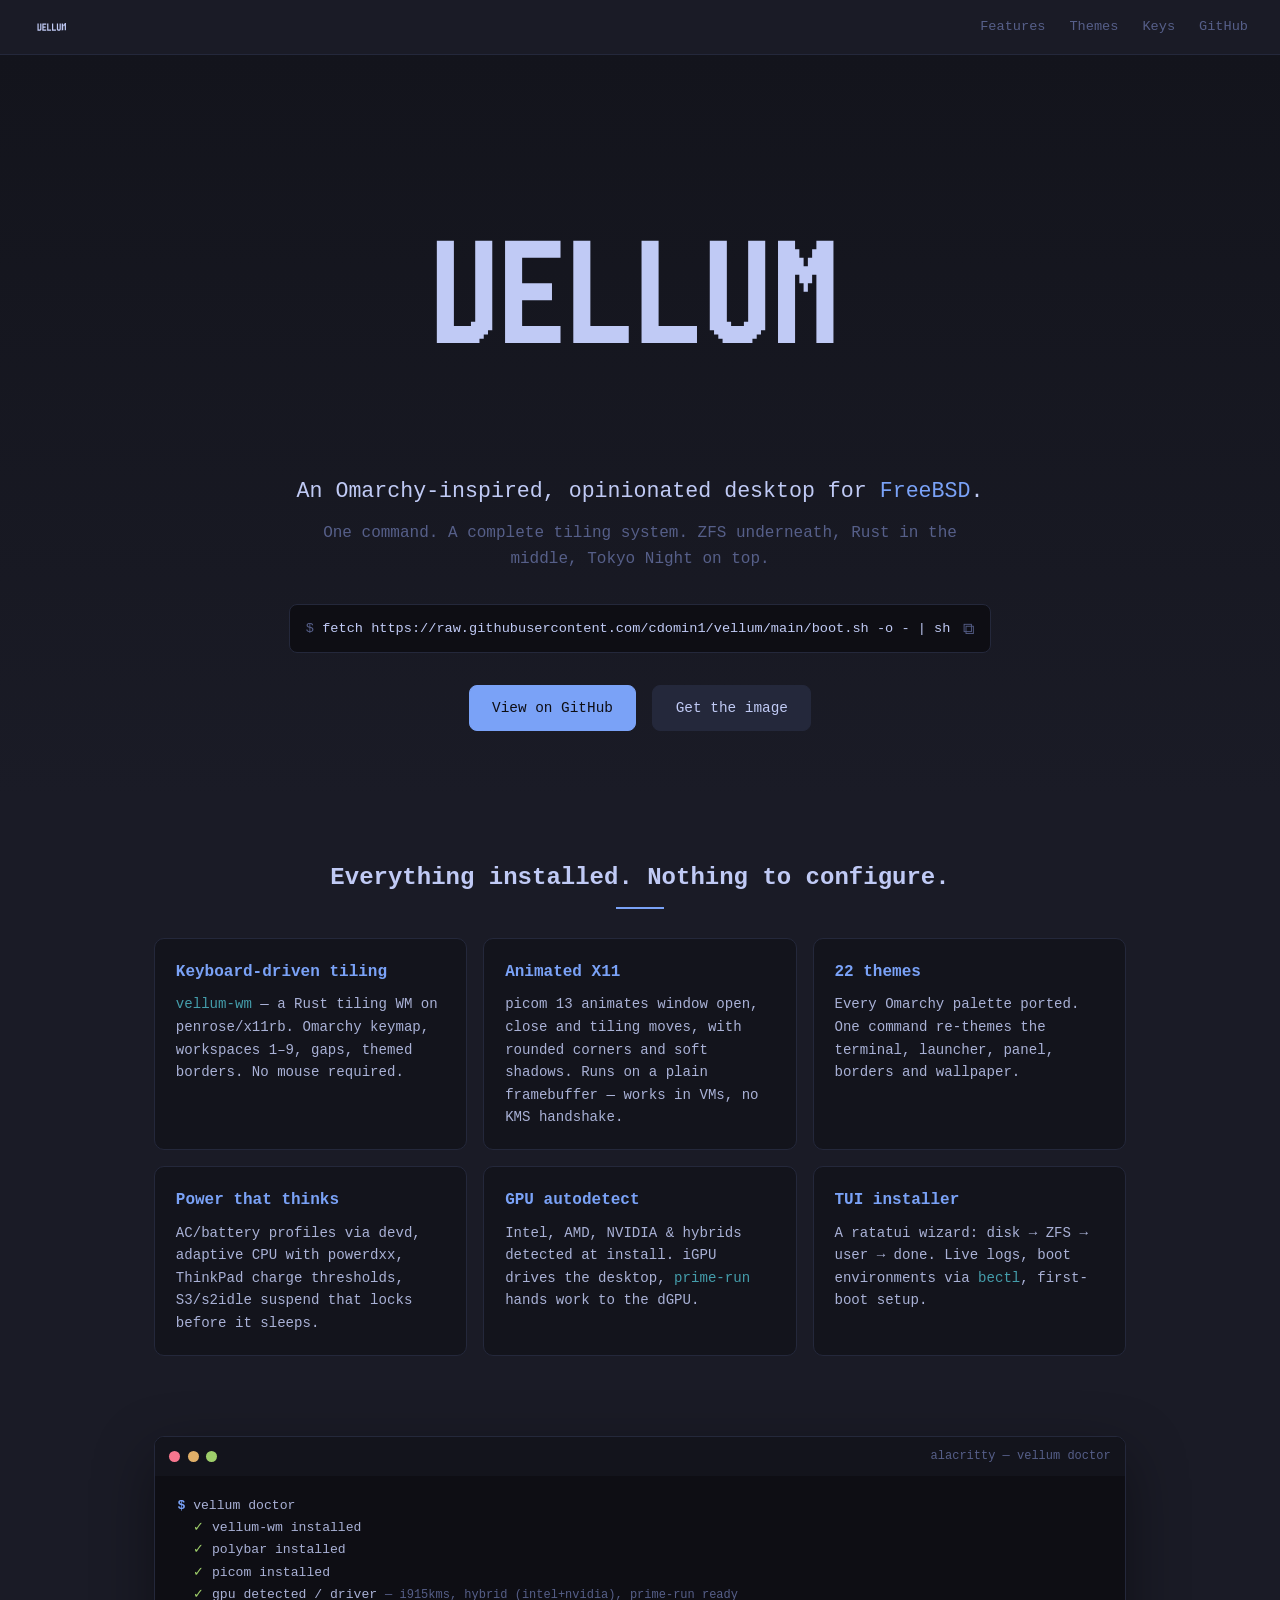
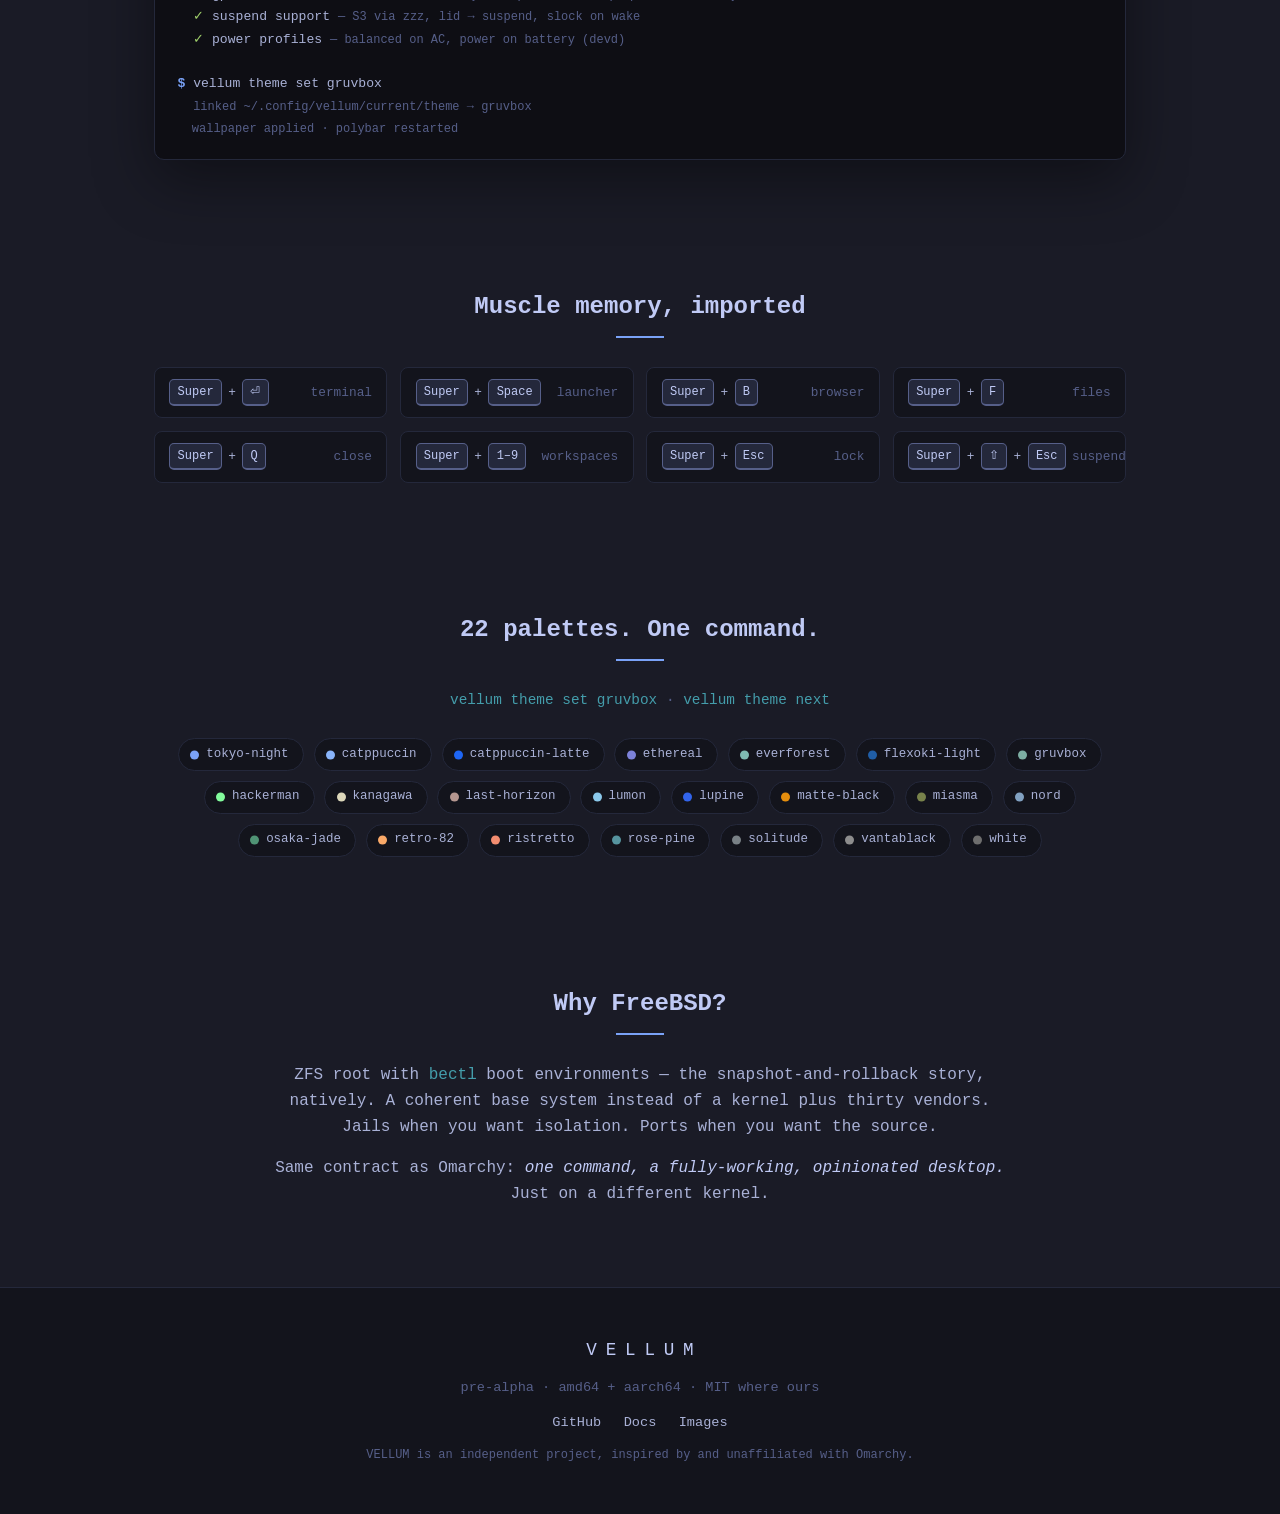
==== site/index.html @ 485d7497 "tidy: full audit pass — fix first-boot, X session, power, installer bugs Found by getting the worksp" ====
<!DOCTYPE html>
<html lang="en">
<head>
<meta charset="UTF-8">
<meta name="viewport" content="width=device-width, initial-scale=1.0">
<title>VELLUM — An opinionated FreeBSD desktop</title>
<meta name="description" content="An Omarchy-inspired, opinionated desktop for FreeBSD. One command. A complete tiling system.">
<link rel="icon" type="image/svg+xml" href="vellum-logo.svg">
<link rel="stylesheet" href="style.css">
</head>
<body>

<nav>
  <svg class="nav-logo" viewBox="0 0 1920 1080" aria-label="VELLUM">
    <path d="M263.42,713.12v-350.93h58.49v292.44h58.49v-14.62h14.62v-277.82h58.49v307.07h-14.62v14.62h-14.62v14.62h-14.62v14.62h-146.22Z"/>
    <path d="M497.38,713.12v-350.93h190.09v58.49h-131.6v87.73h102.35v58.49h-102.35v87.73h131.6v58.49h-190.09Z"/>
    <path d="M731.33,713.12v-350.93h58.49v292.44h131.6v58.49h-190.09Z"/>
    <path d="M965.29,713.12v-350.93h58.49v292.44h131.6v58.49h-190.09Z"/>
    <path d="M1243.11,713.12v-14.62h-14.62v-14.62h-14.62v-14.62h-14.62v-307.07h58.49v277.82h14.62v14.62h43.87v-14.62h14.62v-277.82h58.49v307.07h-14.62v14.62h-14.62v14.62h-14.62v14.62h-102.36Z"/>
    <path d="M1433.19,713.12v-350.93h58.49v29.24h14.62v29.24h14.62v29.24h14.62v-29.24h14.62v-29.24h14.62v-29.24h14.62v-29.24h58.49v350.93h-58.49v-233.95h-14.62v29.24h-14.62v29.24h-14.62v-29.24h-14.62v-29.24h-14.62v233.95h-58.49Z"/>
  </svg>
  <div class="nav-links">
    <a href="#features">Features</a>
    <a href="#themes">Themes</a>
    <a href="#keys">Keys</a>
    <a href="https://github.com/cdomin1/vellum">GitHub</a>
  </div>
</nav>

<header class="hero">
  <svg class="logo" viewBox="0 0 1920 1080" aria-label="VELLUM">
    <path d="M263.42,713.12v-350.93h58.49v292.44h58.49v-14.62h14.62v-277.82h58.49v307.07h-14.62v14.62h-14.62v14.62h-14.62v14.62h-146.22Z"/>
    <path d="M497.38,713.12v-350.93h190.09v58.49h-131.6v87.73h102.35v58.49h-102.35v87.73h131.6v58.49h-190.09Z"/>
    <path d="M731.33,713.12v-350.93h58.49v292.44h131.6v58.49h-190.09Z"/>
    <path d="M965.29,713.12v-350.93h58.49v292.44h131.6v58.49h-190.09Z"/>
    <path d="M1243.11,713.12v-14.62h-14.62v-14.62h-14.62v-14.62h-14.62v-307.07h58.49v277.82h14.62v14.62h43.87v-14.62h14.62v-277.82h58.49v307.07h-14.62v14.62h-14.62v14.62h-14.62v14.62h-102.36Z"/>
    <path d="M1433.19,713.12v-350.93h58.49v29.24h14.62v29.24h14.62v29.24h14.62v-29.24h14.62v-29.24h14.62v-29.24h58.49v350.93h-58.49v-233.95h-14.62v29.24h-14.62v29.24h-14.62v-29.24h-14.62v-29.24h-14.62v233.95h-58.49Z"/>
  </svg>
  <p class="tagline">An Omarchy-inspired, opinionated desktop for <span class="accent">FreeBSD</span>.</p>
  <p class="sub">One command. A complete tiling system. ZFS underneath, Rust in the middle, Tokyo Night on top.</p>

  <div class="install">
    <code>fetch https://raw.githubusercontent.com/cdomin1/vellum/main/boot.sh -o - | sh</code>
    <button class="copy" onclick="copyInstall(this)" title="Copy">⧉</button>
  </div>

  <div class="cta">
    <a class="btn primary" href="https://github.com/cdomin1/vellum">View on GitHub</a>
    <a class="btn" href="https://github.com/cdomin1/vellum#quick-start--installer-image-pre-alpha">Get the image</a>
  </div>
</header>

<section id="features">
  <h2>Everything installed. Nothing to configure.</h2>
  <div class="grid">
    <div class="card"><h3>Keyboard-driven tiling</h3><p><code>vellum-wm</code> — a Rust tiling WM on penrose/x11rb. Omarchy keymap, workspaces 1–9, gaps, themed borders. No mouse required.</p></div>
    <div class="card"><h3>Animated X11</h3><p>picom 13 animates window open, close and tiling moves, with rounded corners and soft shadows. Runs on a plain framebuffer — works in VMs, no KMS handshake.</p></div>
    <div class="card"><h3>22 themes</h3><p>Every Omarchy palette ported. One command re-themes the terminal, launcher, panel, borders and wallpaper.</p></div>
    <div class="card"><h3>Power that thinks</h3><p>AC/battery profiles via devd, adaptive CPU with powerdxx, ThinkPad charge thresholds, S3/s2idle suspend that locks before it sleeps.</p></div>
    <div class="card"><h3>GPU autodetect</h3><p>Intel, AMD, NVIDIA &amp; hybrids detected at install. iGPU drives the desktop, <code>prime-run</code> hands work to the dGPU.</p></div>
    <div class="card"><h3>TUI installer</h3><p>A ratatui wizard: disk → ZFS → user → done. Live logs, boot environments via <code>bectl</code>, first-boot setup.</p></div>
  </div>
</section>

<section class="term-wrap">
  <div class="term">
    <div class="term-bar"><span></span><span></span><span></span><em>alacritty — vellum doctor</em></div>
<pre><span class="p">$</span> vellum doctor
  <span class="ok">✓</span> vellum-wm installed
  <span class="ok">✓</span> polybar installed
  <span class="ok">✓</span> picom installed
  <span class="ok">✓</span> gpu detected / driver <span class="dim">— i915kms, hybrid (intel+nvidia), prime-run ready</span>
  <span class="ok">✓</span> suspend support <span class="dim">— S3 via zzz, lid → suspend, slock on wake</span>
  <span class="ok">✓</span> power profiles <span class="dim">— balanced on AC, power on battery (devd)</span>

<span class="p">$</span> vellum theme set gruvbox
  <span class="dim">linked ~/.config/vellum/current/theme → gruvbox
  wallpaper applied · polybar restarted</span></pre>
  </div>
</section>

<section id="keys">
  <h2>Muscle memory, imported</h2>
  <div class="keys">
    <div><kbd>Super</kbd>+<kbd>⏎</kbd><span>terminal</span></div>
    <div><kbd>Super</kbd>+<kbd>Space</kbd><span>launcher</span></div>
    <div><kbd>Super</kbd>+<kbd>B</kbd><span>browser</span></div>
    <div><kbd>Super</kbd>+<kbd>F</kbd><span>files</span></div>
    <div><kbd>Super</kbd>+<kbd>Q</kbd><span>close</span></div>
    <div><kbd>Super</kbd>+<kbd>1–9</kbd><span>workspaces</span></div>
    <div><kbd>Super</kbd>+<kbd>Esc</kbd><span>lock</span></div>
    <div><kbd>Super</kbd>+<kbd>⇧</kbd>+<kbd>Esc</kbd><span>suspend</span></div>
  </div>
</section>

<section id="themes">
  <h2>22 palettes. One command.</h2>
  <p class="center-dim"><code>vellum theme set gruvbox</code> · <code>vellum theme next</code></p>
  <div class="chips">
    <div class="chip" style="--c:#7aa2f7">tokyo-night</div>
    <div class="chip" style="--c:#89b4fa">catppuccin</div>
    <div class="chip light" style="--c:#1e66f5">catppuccin-latte</div>
    <div class="chip" style="--c:#7d82d9">ethereal</div>
    <div class="chip" style="--c:#7fbbb3">everforest</div>
    <div class="chip light" style="--c:#205EA6">flexoki-light</div>
    <div class="chip" style="--c:#7daea3">gruvbox</div>
    <div class="chip" style="--c:#82FB9C">hackerman</div>
    <div class="chip" style="--c:#dcd7ba">kanagawa</div>
    <div class="chip" style="--c:#b59790">last-horizon</div>
    <div class="chip" style="--c:#8bc9eb">lumon</div>
    <div class="chip light" style="--c:#3264eb">lupine</div>
    <div class="chip" style="--c:#e68e0d">matte-black</div>
    <div class="chip" style="--c:#78824b">miasma</div>
    <div class="chip" style="--c:#81a1c1">nord</div>
    <div class="chip" style="--c:#509475">osaka-jade</div>
    <div class="chip" style="--c:#faa968">retro-82</div>
    <div class="chip" style="--c:#f38d70">ristretto</div>
    <div class="chip light" style="--c:#56949f">rose-pine</div>
    <div class="chip" style="--c:#798186">solitude</div>
    <div class="chip" style="--c:#8d8d8d">vantablack</div>
    <div class="chip light" style="--c:#6e6e6e">white</div>
  </div>
</section>

<section class="fbsd">
  <h2>Why FreeBSD?</h2>
  <p>ZFS root with <code>bectl</code> boot environments — the snapshot-and-rollback story, natively. A coherent base system instead of a kernel plus thirty vendors. Jails when you want isolation. Ports when you want the source.</p>
  <p>Same contract as Omarchy: <em>one command, a fully-working, opinionated desktop.</em> Just on a different kernel.</p>
</section>

<footer>
  <div class="foot-logo">VELLUM</div>
  <p>pre-alpha · amd64 + aarch64 · MIT where ours</p>
  <div class="foot-links">
    <a href="https://github.com/cdomin1/vellum">GitHub</a>
    <a href="https://github.com/cdomin1/vellum/tree/main/docs">Docs</a>
    <a href="https://github.com/cdomin1/vellum/releases">Images</a>
  </div>
  <p class="dim">VELLUM is an independent project, inspired by and unaffiliated with Omarchy.</p>
</footer>

<script>
function copyInstall(btn){
  navigator.clipboard.writeText('fetch https://raw.githubusercontent.com/cdomin1/vellum/main/boot.sh -o - | sh');
  btn.textContent='✓'; setTimeout(()=>btn.textContent='⧉',1500);
}
</script>
</body>
</html>
---- site/style.css ----
/* VELLUM site — Tokyo Night */
:root{
  --bg:#1a1b26; --bg-dark:#13141c; --bg-darker:#0e0e14; --bg-light:#24283b;
  --fg:#a9b1d6; --fg-dim:#565f89; --fg-bright:#c0caf5;
  --accent:#7aa2f7; --green:#9ece6a; --red:#f7768e; --cyan:#449dab; --mag:#ad8ee6;
}
*{box-sizing:border-box;margin:0;padding:0}
html{scroll-behavior:smooth}
body{
  background:var(--bg);color:var(--fg);
  font-family:"JetBrains Mono","SF Mono","Cascadia Code","Fira Code",Menlo,Consolas,monospace;
  line-height:1.6;font-size:16px;
}

/* nav */
nav{display:flex;align-items:center;justify-content:space-between;
  padding:1rem 2rem;border-bottom:1px solid var(--bg-light);
  position:sticky;top:0;background:var(--bg);z-index:10}
.nav-logo{height:1.4rem;fill:var(--fg-bright)}
.nav-links{display:flex;gap:1.5rem}
.nav-links a{color:var(--fg-dim);text-decoration:none;font-size:.85rem}
.nav-links a:hover{color:var(--accent)}

/* hero */
.hero{text-align:center;padding:5rem 1.5rem 4rem;
  background:linear-gradient(180deg,var(--bg-dark) 0%,var(--bg) 100%)}
.logo{width:min(560px,80vw);fill:var(--fg-bright);margin:0 auto 1.5rem;display:block}
.tagline{font-size:1.35rem;color:var(--fg-bright)}
.accent{color:var(--accent)}
.sub{color:var(--fg-dim);margin:.75rem auto 2rem;max-width:44rem}

.install{display:inline-flex;align-items:center;gap:0;
  background:var(--bg-darker);border:1px solid var(--bg-light);
  border-radius:8px;padding:.8rem 1rem;max-width:92vw}
.install code{font-size:.85rem;color:var(--fg-bright);
  overflow-x:auto;white-space:nowrap}
.install code::before{content:"$ ";color:var(--fg-dim)}
.copy{background:none;border:0;color:var(--fg-dim);cursor:pointer;
  font-size:1rem;padding-left:.8rem}
.copy:hover{color:var(--accent)}

.cta{margin-top:2rem;display:flex;gap:1rem;justify-content:center;flex-wrap:wrap}
.btn{color:var(--fg-bright);text-decoration:none;border:1px solid var(--bg-light);
  border-radius:8px;padding:.65rem 1.4rem;font-size:.9rem;background:var(--bg-light)}
.btn:hover{border-color:var(--accent);color:var(--accent)}
.btn.primary{background:var(--accent);color:var(--bg-darker);border-color:var(--accent)}
.btn.primary:hover{filter:brightness(1.12)}

/* sections */
section{max-width:1020px;margin:0 auto;padding:4rem 1.5rem}
h2{color:var(--fg-bright);font-size:1.5rem;text-align:center;margin-bottom:1.8rem}
h2::after{content:"";display:block;width:48px;height:2px;background:var(--accent);margin:.6rem auto 0}

.grid{display:grid;grid-template-columns:repeat(auto-fit,minmax(280px,1fr));gap:1rem}
.card{background:var(--bg-dark);border:1px solid var(--bg-light);
  border-radius:10px;padding:1.3rem}
.card:hover{border-color:var(--muted,#414868)}
.card h3{color:var(--accent);font-size:1rem;margin-bottom:.5rem}
.card p{color:var(--fg);font-size:.88rem}
code{color:var(--cyan)}

/* fake terminal */
.term-wrap{padding-top:1rem}
.term{background:var(--bg-darker);border:1px solid var(--bg-light);
  border-radius:10px;overflow:hidden;box-shadow:0 20px 60px rgba(0,0,0,.4)}
.term-bar{display:flex;align-items:center;gap:.45rem;
  background:var(--bg-dark);padding:.6rem .9rem}
.term-bar span{width:11px;height:11px;border-radius:50%;background:var(--bg-light)}
.term-bar span:nth-child(1){background:var(--red)}
.term-bar span:nth-child(2){background:#e0af68}
.term-bar span:nth-child(3){background:var(--green)}
.term-bar em{margin-left:auto;font-style:normal;color:var(--fg-dim);font-size:.75rem}
.term pre{padding:1.2rem 1.4rem;font-size:.82rem;overflow-x:auto;
  color:var(--fg);line-height:1.7}
.term .p{color:var(--accent);font-weight:bold}
.term .ok{color:var(--green)}
.term .dim{color:var(--fg-dim)}

/* keys */
.keys{display:grid;grid-template-columns:repeat(auto-fit,minmax(190px,1fr));gap:.8rem}
.keys div{display:flex;align-items:center;gap:.4rem;
  background:var(--bg-dark);border:1px solid var(--bg-light);
  border-radius:8px;padding:.7rem .9rem;font-size:.8rem}
.keys span{margin-left:auto;color:var(--fg-dim)}
kbd{background:var(--bg-light);border:1px solid var(--fg-dim);
  border-bottom-width:2px;border-radius:5px;padding:.15rem .45rem;
  color:var(--fg-bright);font-size:.75rem;font-family:inherit}

/* theme chips */
.center-dim{text-align:center;color:var(--fg-dim);margin-bottom:1.6rem;font-size:.9rem}
.chips{display:flex;flex-wrap:wrap;gap:.6rem;justify-content:center}
.chip{border:1px solid var(--bg-light);border-radius:999px;
  padding:.35rem .9rem;font-size:.78rem;color:var(--fg);
  position:relative;padding-left:1.7rem;background:var(--bg-dark)}
.chip::before{content:"";position:absolute;left:.7rem;top:50%;
  transform:translateY(-50%);width:9px;height:9px;border-radius:50%;
  background:var(--c)}
.chip:hover{border-color:var(--c)}

/* why freebsd */
.fbsd p{max-width:46rem;margin:0 auto 1rem;text-align:center;color:var(--fg)}
.fbsd em{color:var(--fg-bright)}

/* footer */
footer{border-top:1px solid var(--bg-light);padding:3rem 1.5rem;
  text-align:center;color:var(--fg-dim);font-size:.85rem;background:var(--bg-dark)}
.foot-logo{color:var(--fg-bright);letter-spacing:.5em;font-size:1.1rem;
  margin-bottom:.8rem;padding-left:.5em}
.foot-links{display:flex;gap:1.4rem;justify-content:center;margin:.8rem 0}
.foot-links a{color:var(--fg);text-decoration:none}
.foot-links a:hover{color:var(--accent)}
.dim{color:var(--fg-dim);font-size:.75rem;margin-top:.8rem}

@media (max-width:560px){
  .hero{padding:3rem 1rem}
  .tagline{font-size:1.1rem}
  .nav-links{gap:.9rem}
}
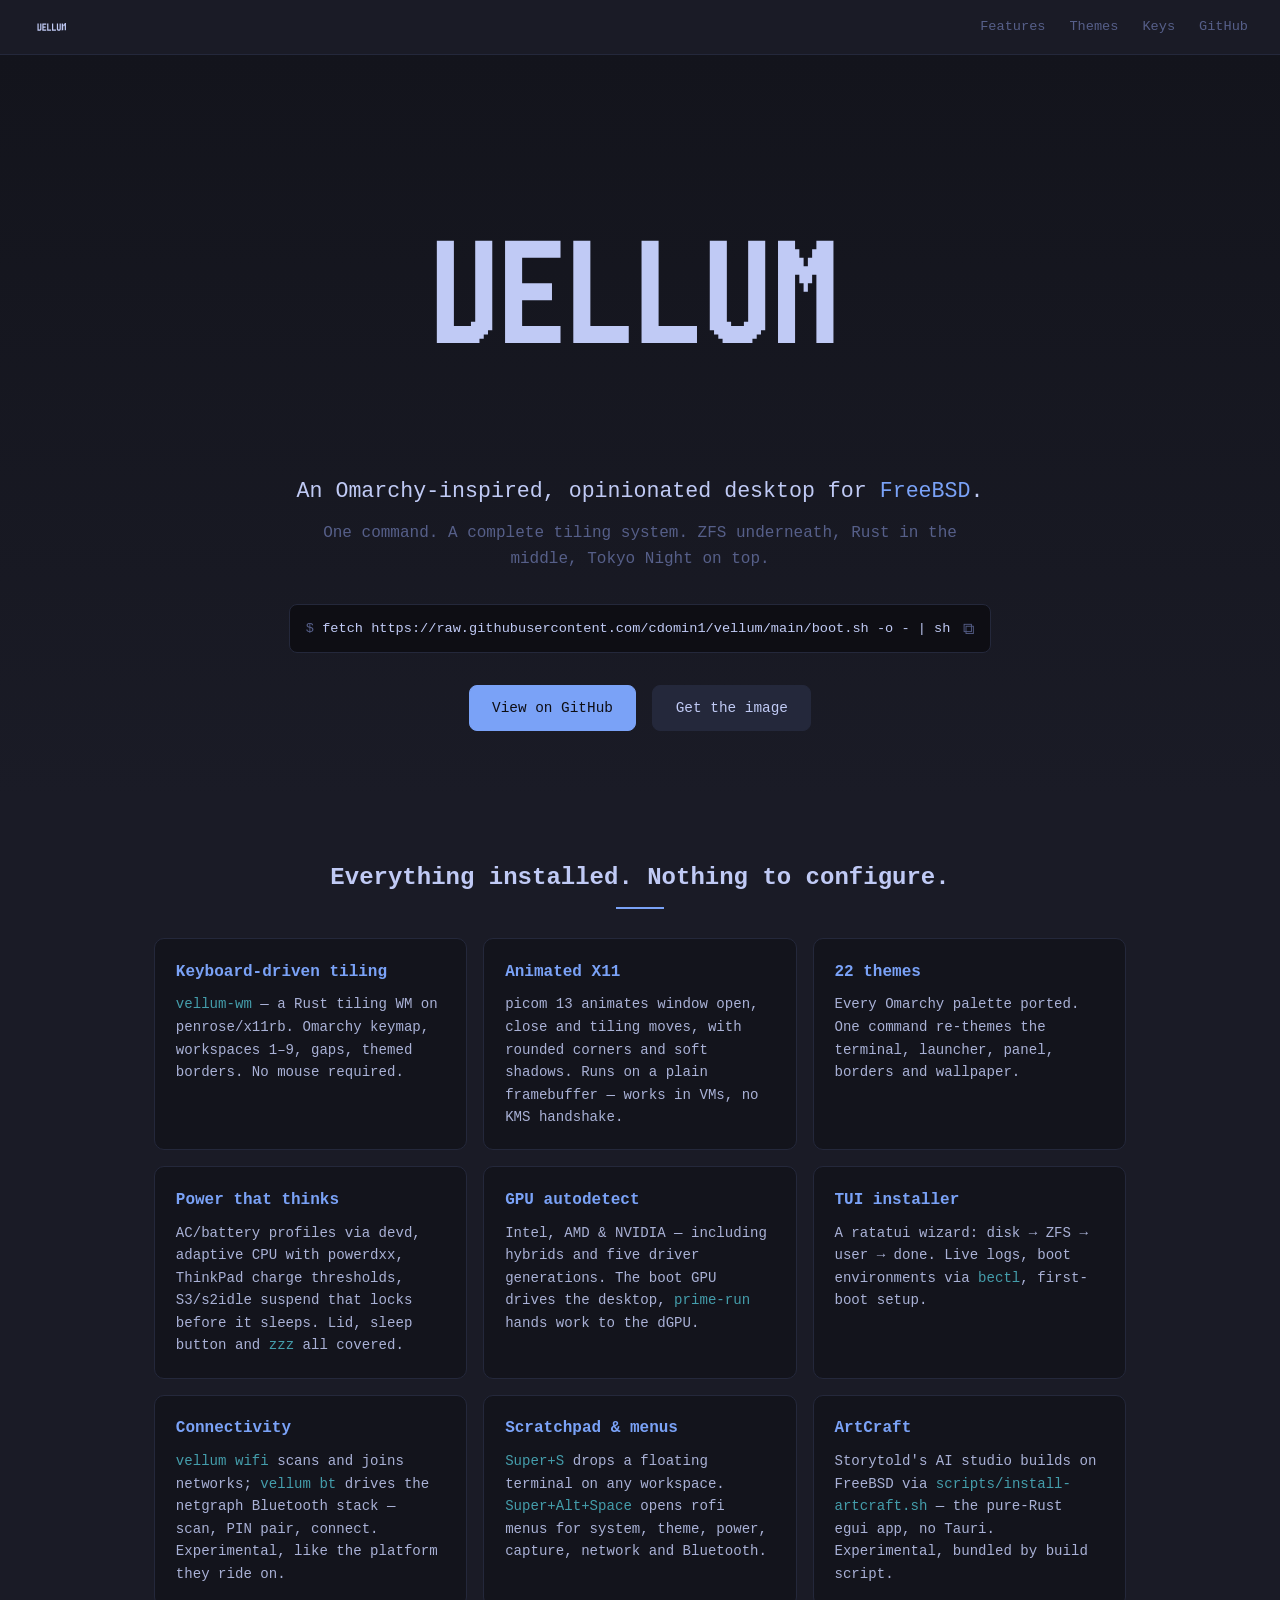
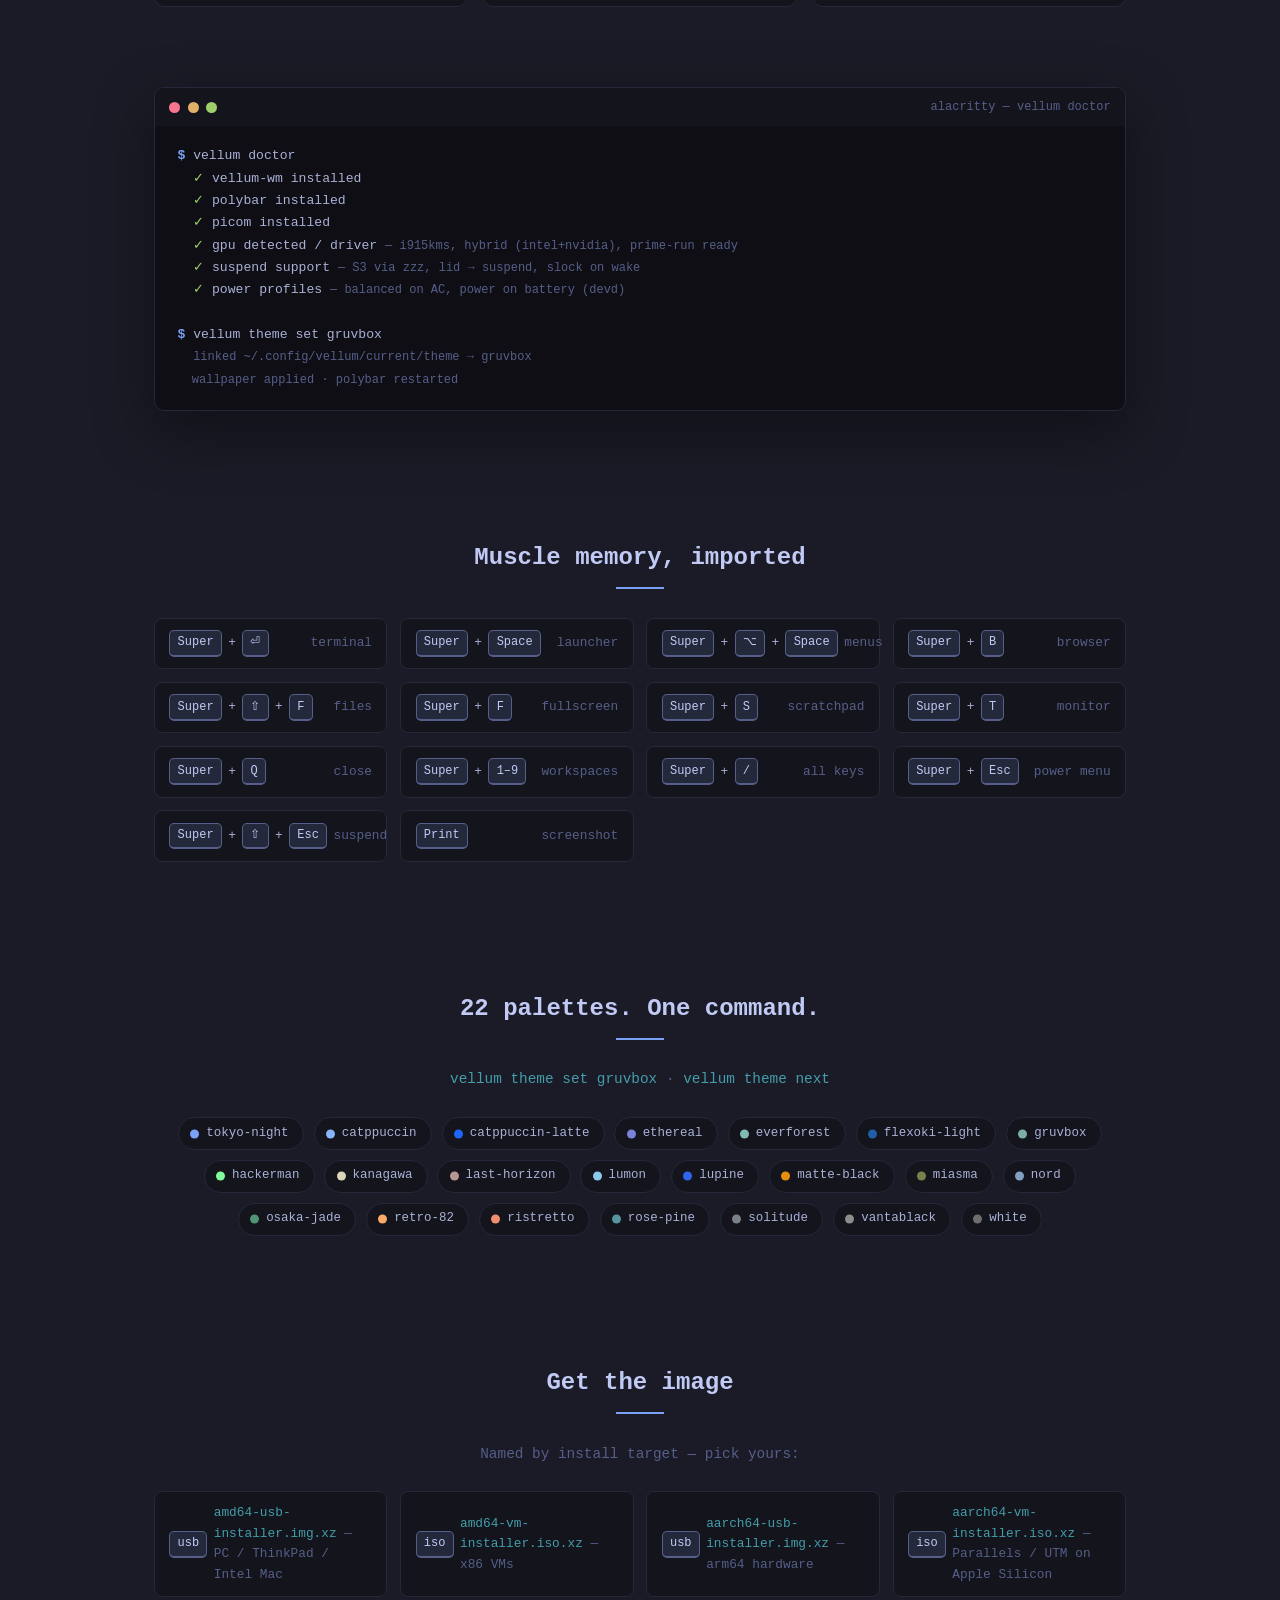
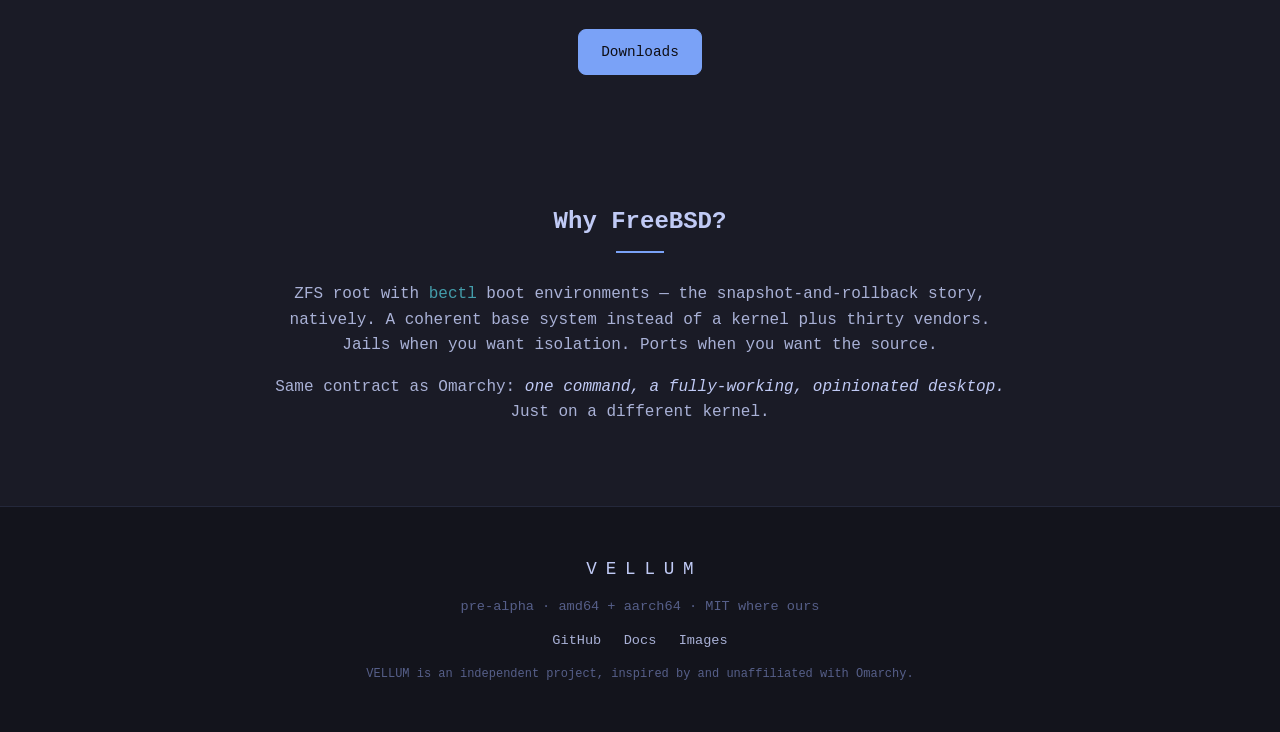
==== commit ea117572: "images: real bootable ISO + target-named artifacts; ArtCraft script build-iso.sh remasters disc1.iso" ====
--- a/site/index.html
+++ b/site/index.html
@@ -56,9 +56,12 @@
     <div class="card"><h3>Keyboard-driven tiling</h3><p><code>vellum-wm</code> — a Rust tiling WM on penrose/x11rb. Omarchy keymap, workspaces 1–9, gaps, themed borders. No mouse required.</p></div>
     <div class="card"><h3>Animated X11</h3><p>picom 13 animates window open, close and tiling moves, with rounded corners and soft shadows. Runs on a plain framebuffer — works in VMs, no KMS handshake.</p></div>
     <div class="card"><h3>22 themes</h3><p>Every Omarchy palette ported. One command re-themes the terminal, launcher, panel, borders and wallpaper.</p></div>
-    <div class="card"><h3>Power that thinks</h3><p>AC/battery profiles via devd, adaptive CPU with powerdxx, ThinkPad charge thresholds, S3/s2idle suspend that locks before it sleeps.</p></div>
-    <div class="card"><h3>GPU autodetect</h3><p>Intel, AMD, NVIDIA &amp; hybrids detected at install. iGPU drives the desktop, <code>prime-run</code> hands work to the dGPU.</p></div>
+    <div class="card"><h3>Power that thinks</h3><p>AC/battery profiles via devd, adaptive CPU with powerdxx, ThinkPad charge thresholds, S3/s2idle suspend that locks before it sleeps. Lid, sleep button and <code>zzz</code> all covered.</p></div>
+    <div class="card"><h3>GPU autodetect</h3><p>Intel, AMD &amp; NVIDIA — including hybrids and five driver generations. The boot GPU drives the desktop, <code>prime-run</code> hands work to the dGPU.</p></div>
     <div class="card"><h3>TUI installer</h3><p>A ratatui wizard: disk → ZFS → user → done. Live logs, boot environments via <code>bectl</code>, first-boot setup.</p></div>
+    <div class="card"><h3>Connectivity</h3><p><code>vellum wifi</code> scans and joins networks; <code>vellum bt</code> drives the netgraph Bluetooth stack — scan, PIN pair, connect. Experimental, like the platform they ride on.</p></div>
+    <div class="card"><h3>Scratchpad &amp; menus</h3><p><code>Super+S</code> drops a floating terminal on any workspace. <code>Super+Alt+Space</code> opens rofi menus for system, theme, power, capture, network and Bluetooth.</p></div>
+    <div class="card"><h3>ArtCraft</h3><p>Storytold's AI studio builds on FreeBSD via <code>scripts/install-artcraft.sh</code> — the pure-Rust egui app, no Tauri. Experimental, bundled by build script.</p></div>
   </div>
 </section>
 
@@ -84,12 +87,18 @@
   <div class="keys">
     <div><kbd>Super</kbd>+<kbd>⏎</kbd><span>terminal</span></div>
     <div><kbd>Super</kbd>+<kbd>Space</kbd><span>launcher</span></div>
+    <div><kbd>Super</kbd>+<kbd>⌥</kbd>+<kbd>Space</kbd><span>menus</span></div>
     <div><kbd>Super</kbd>+<kbd>B</kbd><span>browser</span></div>
-    <div><kbd>Super</kbd>+<kbd>F</kbd><span>files</span></div>
+    <div><kbd>Super</kbd>+<kbd>⇧</kbd>+<kbd>F</kbd><span>files</span></div>
+    <div><kbd>Super</kbd>+<kbd>F</kbd><span>fullscreen</span></div>
+    <div><kbd>Super</kbd>+<kbd>S</kbd><span>scratchpad</span></div>
+    <div><kbd>Super</kbd>+<kbd>T</kbd><span>monitor</span></div>
     <div><kbd>Super</kbd>+<kbd>Q</kbd><span>close</span></div>
     <div><kbd>Super</kbd>+<kbd>1–9</kbd><span>workspaces</span></div>
-    <div><kbd>Super</kbd>+<kbd>Esc</kbd><span>lock</span></div>
+    <div><kbd>Super</kbd>+<kbd>/</kbd><span>all keys</span></div>
+    <div><kbd>Super</kbd>+<kbd>Esc</kbd><span>power menu</span></div>
     <div><kbd>Super</kbd>+<kbd>⇧</kbd>+<kbd>Esc</kbd><span>suspend</span></div>
+    <div><kbd>Print</kbd><span>screenshot</span></div>
   </div>
 </section>
 
@@ -122,6 +131,20 @@
   </div>
 </section>
 
+<section id="get">
+  <h2>Get the image</h2>
+  <p class="center-dim">Named by install target — pick yours:</p>
+  <div class="keys">
+    <div><kbd>usb</kbd><span><code>amd64-usb-installer.img.xz</code> — PC / ThinkPad / Intel Mac</span></div>
+    <div><kbd>iso</kbd><span><code>amd64-vm-installer.iso.xz</code> — x86 VMs</span></div>
+    <div><kbd>usb</kbd><span><code>aarch64-usb-installer.img.xz</code> — arm64 hardware</span></div>
+    <div><kbd>iso</kbd><span><code>aarch64-vm-installer.iso.xz</code> — Parallels / UTM on Apple Silicon</span></div>
+  </div>
+  <div class="cta">
+    <a class="btn primary" href="https://github.com/cdomin1/vellum/releases">Downloads</a>
+  </div>
+</section>
+
 <section class="fbsd">
   <h2>Why FreeBSD?</h2>
   <p>ZFS root with <code>bectl</code> boot environments — the snapshot-and-rollback story, natively. A coherent base system instead of a kernel plus thirty vendors. Jails when you want isolation. Ports when you want the source.</p>
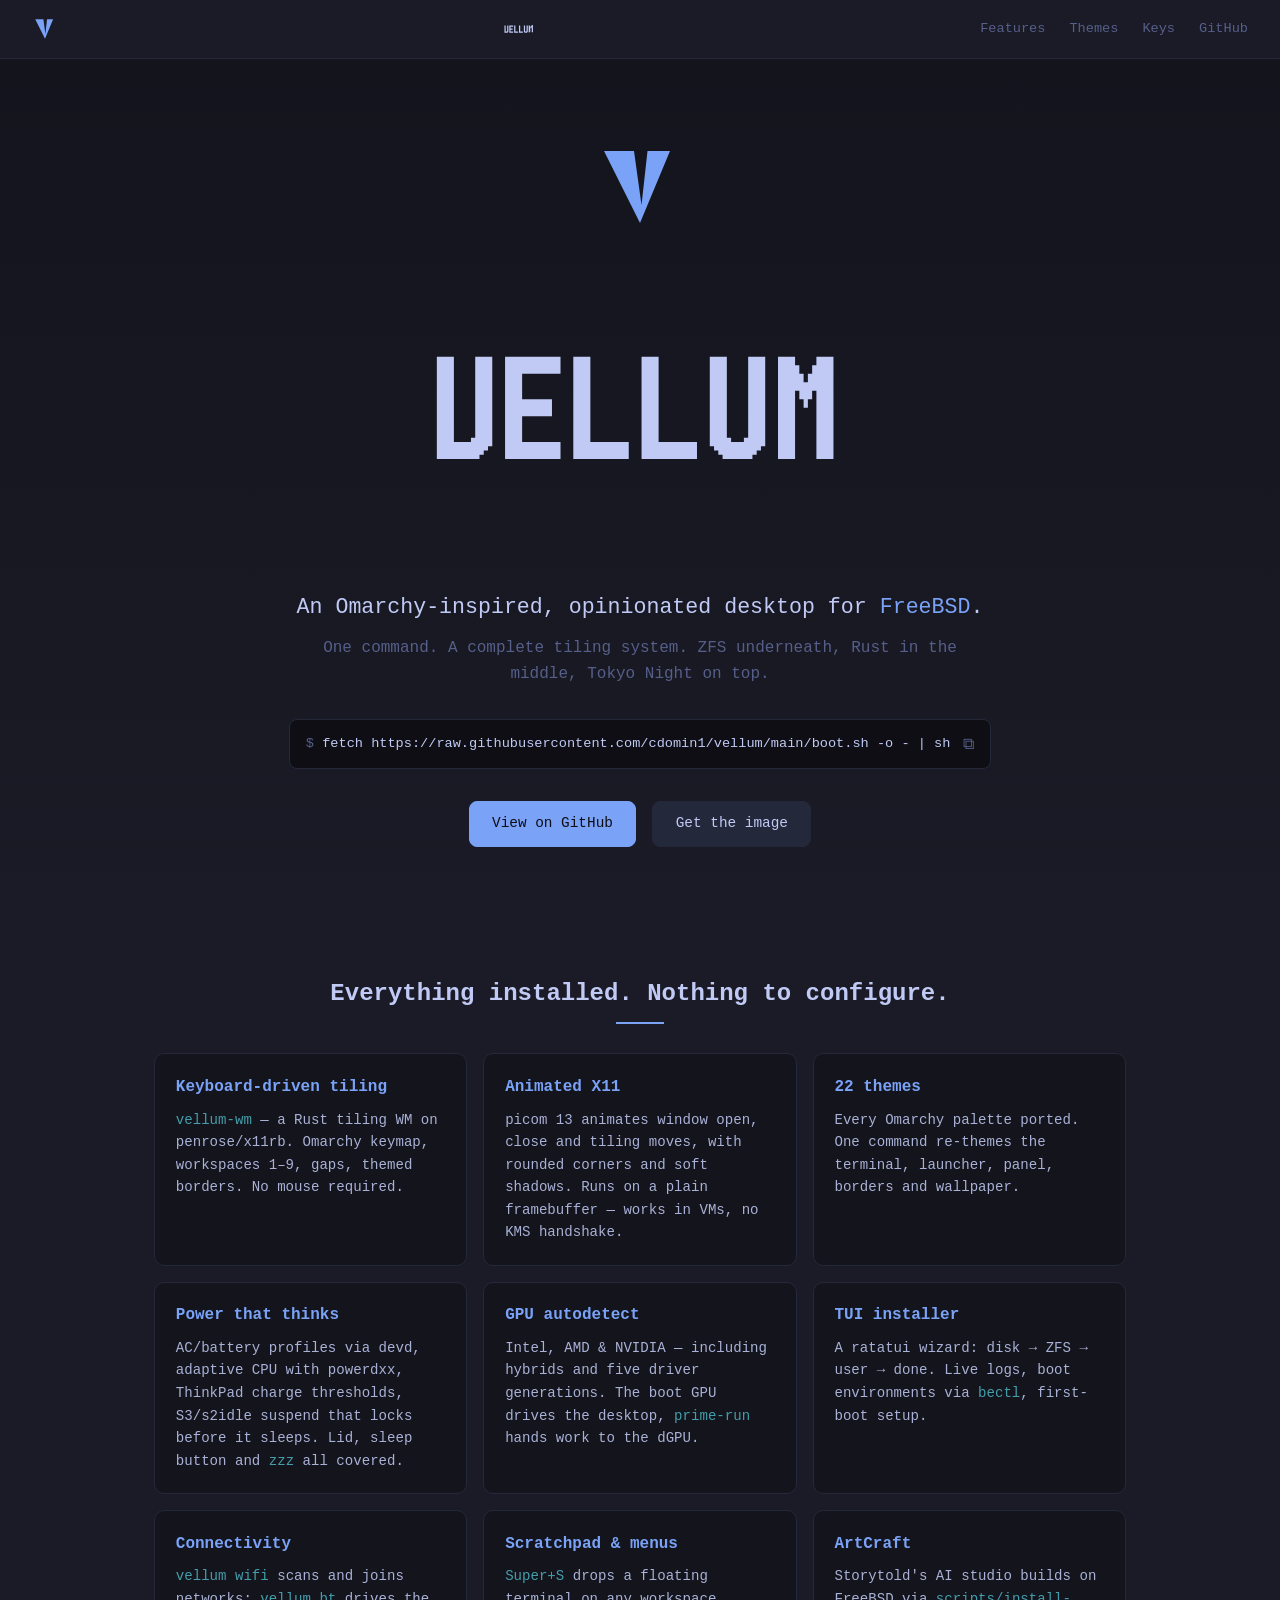
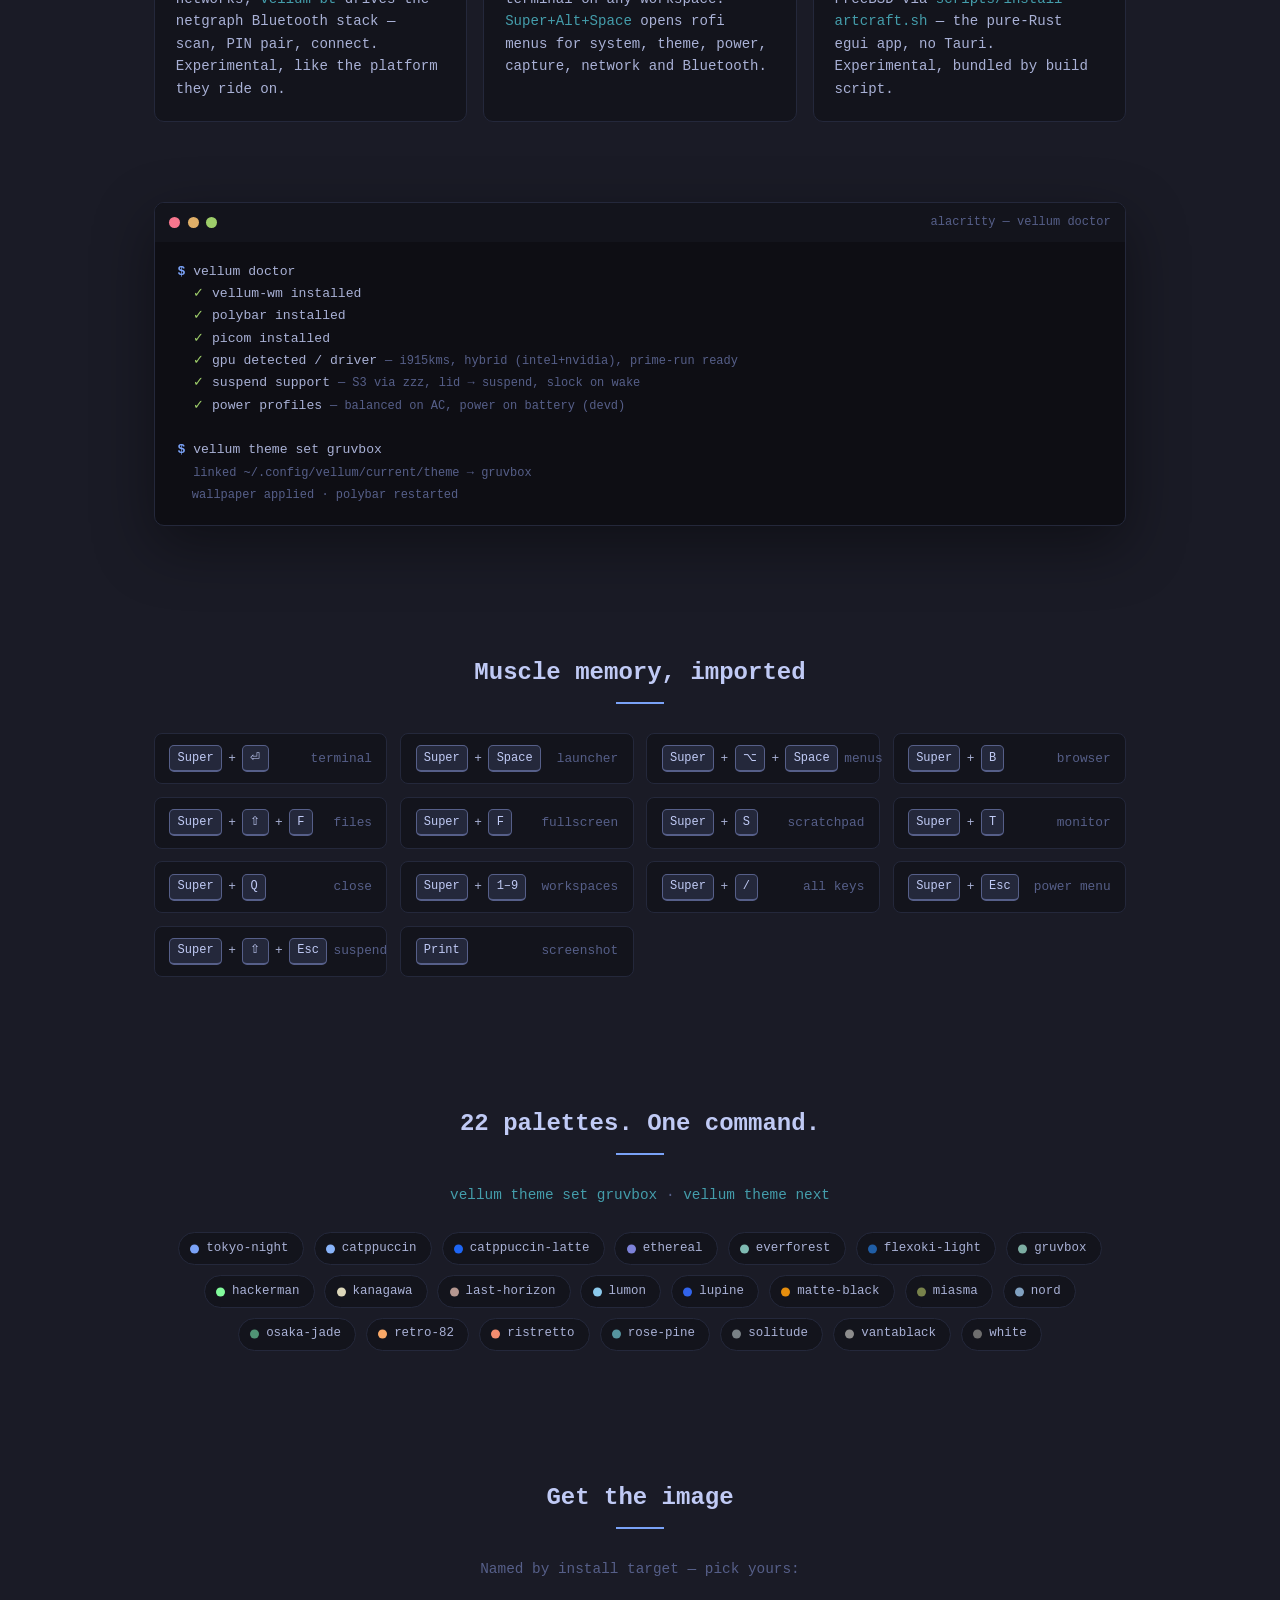
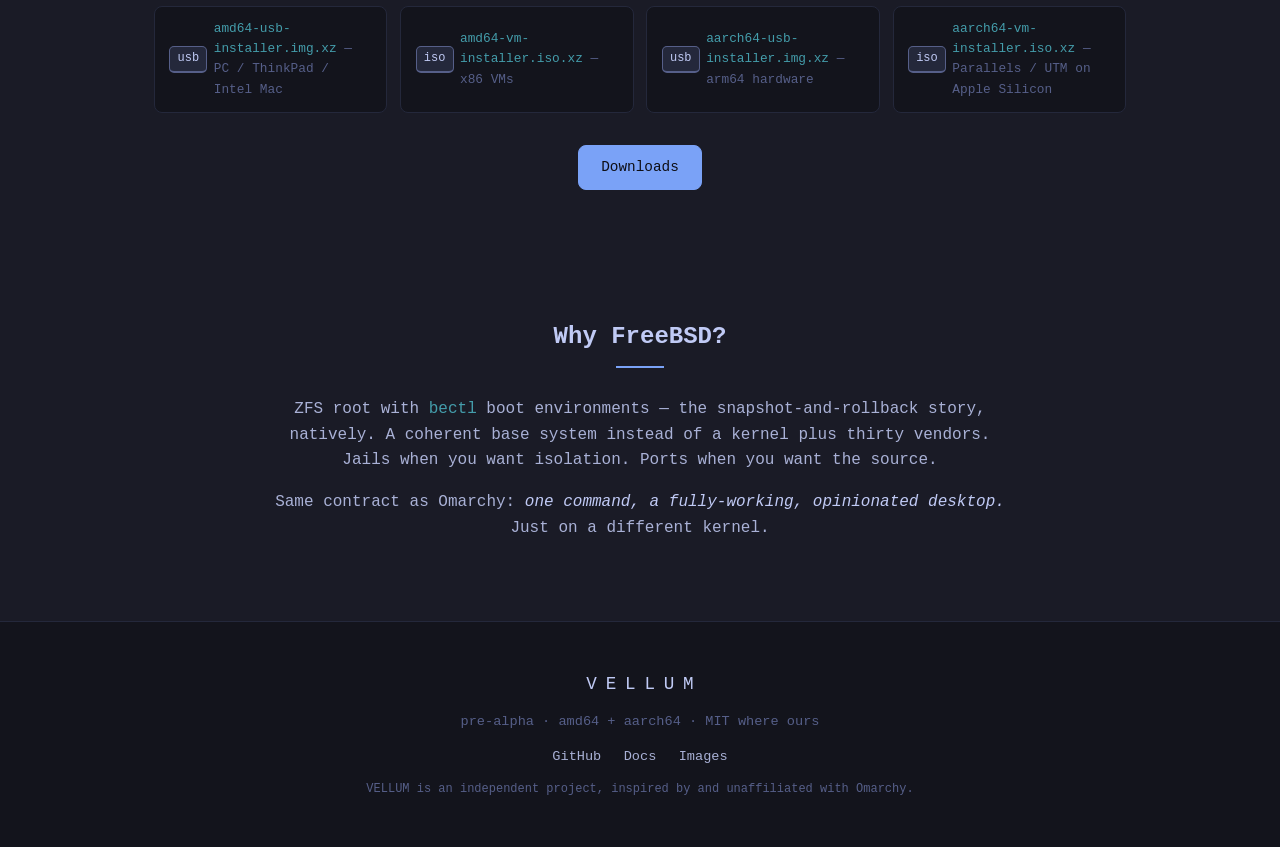
==== commit 9aa1fe2d: "branding: adopt the "Split V" mark across the OS and site branding/vellum-mark.svg is the new icon (" ====
--- a/site/index.html
+++ b/site/index.html
@@ -5,12 +5,13 @@
 <meta name="viewport" content="width=device-width, initial-scale=1.0">
 <title>VELLUM — An opinionated FreeBSD desktop</title>
 <meta name="description" content="An Omarchy-inspired, opinionated desktop for FreeBSD. One command. A complete tiling system.">
-<link rel="icon" type="image/svg+xml" href="vellum-logo.svg">
+<link rel="icon" type="image/svg+xml" href="vellum-mark.svg">
 <link rel="stylesheet" href="style.css">
 </head>
 <body>
 
 <nav>
+  <img class="nav-mark" src="vellum-mark.svg" alt="" aria-hidden="true">
   <svg class="nav-logo" viewBox="0 0 1920 1080" aria-label="VELLUM">
     <path d="M263.42,713.12v-350.93h58.49v292.44h58.49v-14.62h14.62v-277.82h58.49v307.07h-14.62v14.62h-14.62v14.62h-14.62v14.62h-146.22Z"/>
     <path d="M497.38,713.12v-350.93h190.09v58.49h-131.6v87.73h102.35v58.49h-102.35v87.73h131.6v58.49h-190.09Z"/>
@@ -28,6 +29,7 @@
 </nav>
 
 <header class="hero">
+  <img class="hero-mark" src="vellum-mark.svg" alt="" aria-hidden="true">
   <svg class="logo" viewBox="0 0 1920 1080" aria-label="VELLUM">
     <path d="M263.42,713.12v-350.93h58.49v292.44h58.49v-14.62h14.62v-277.82h58.49v307.07h-14.62v14.62h-14.62v14.62h-14.62v14.62h-146.22Z"/>
     <path d="M497.38,713.12v-350.93h190.09v58.49h-131.6v87.73h102.35v58.49h-102.35v87.73h131.6v58.49h-190.09Z"/>
--- a/site/style.css
+++ b/site/style.css
@@ -17,6 +17,8 @@
   padding:1rem 2rem;border-bottom:1px solid var(--bg-light);
   position:sticky;top:0;background:var(--bg);z-index:10}
 .nav-logo{height:1.4rem;fill:var(--fg-bright)}
+.nav-mark{height:1.6rem}
+.hero-mark{width:96px;display:block;margin:0 auto 1rem}
 .nav-links{display:flex;gap:1.5rem}
 .nav-links a{color:var(--fg-dim);text-decoration:none;font-size:.85rem}
 .nav-links a:hover{color:var(--accent)}
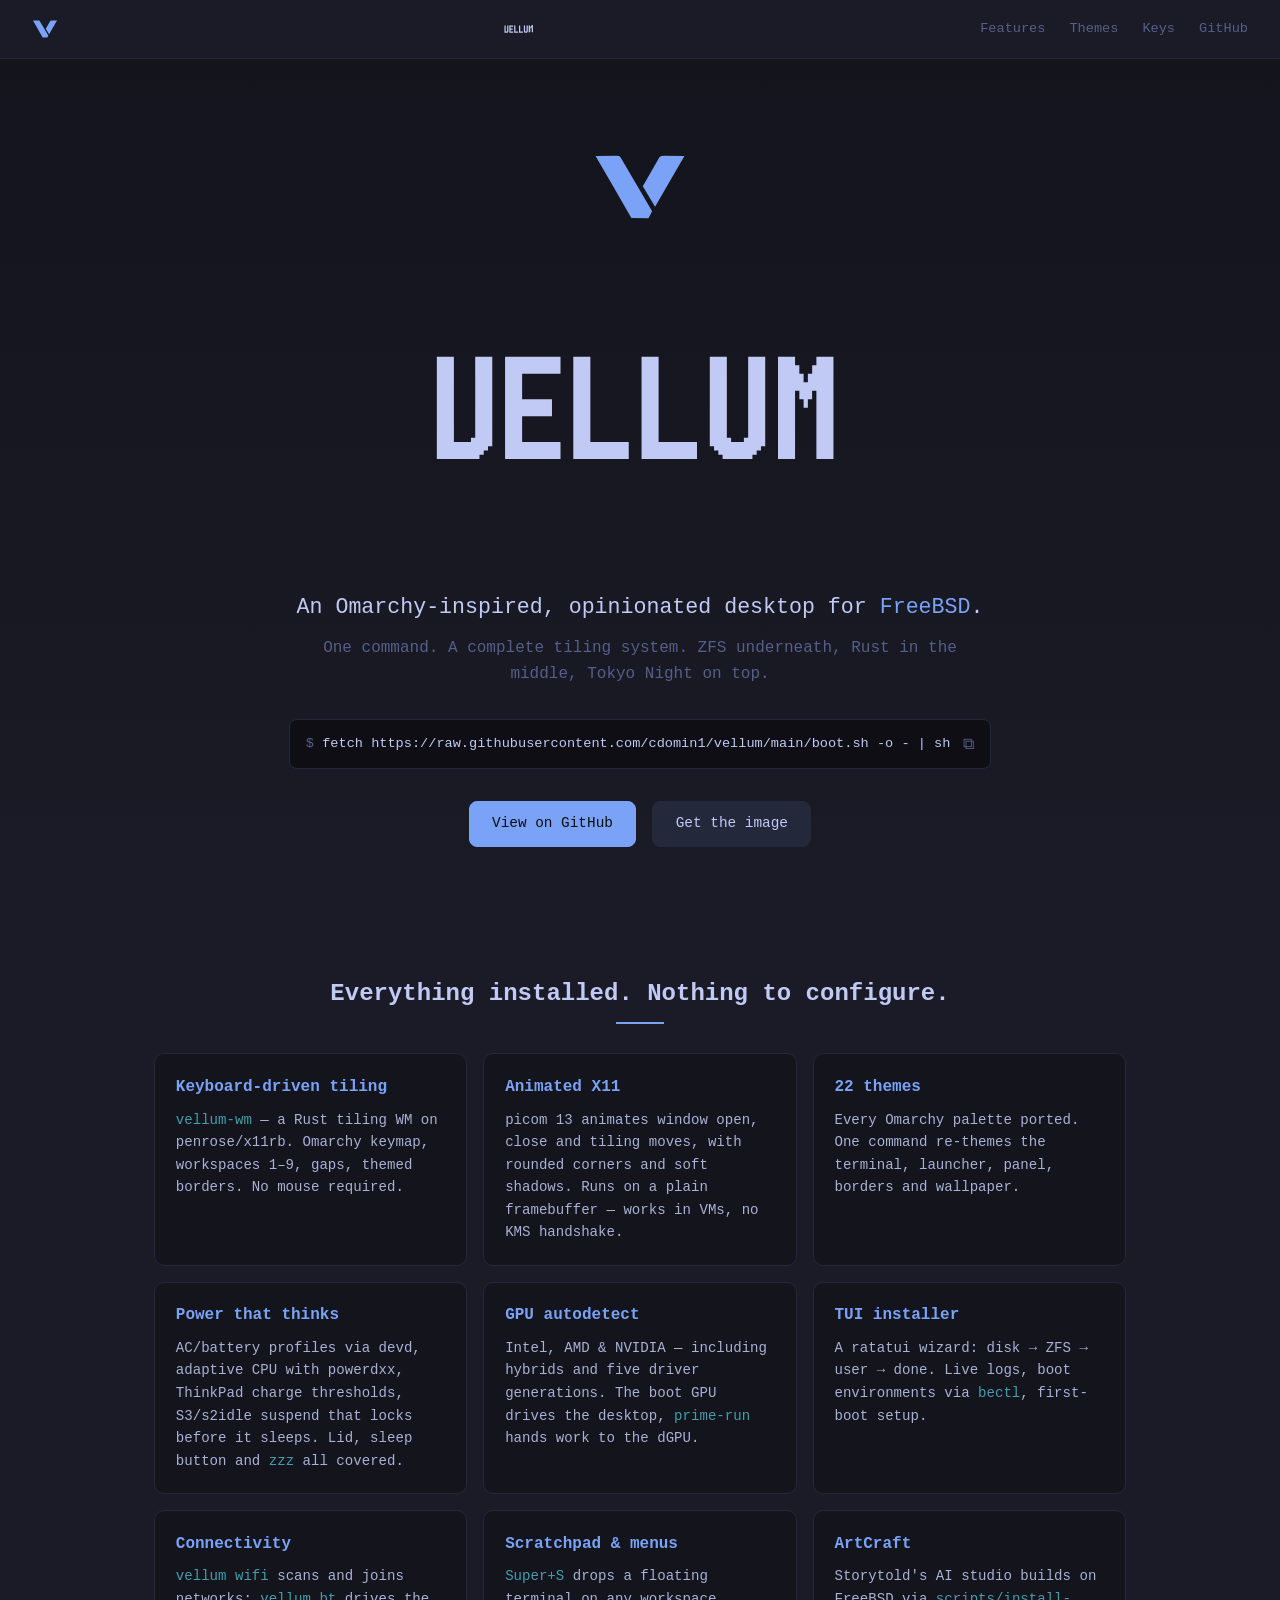
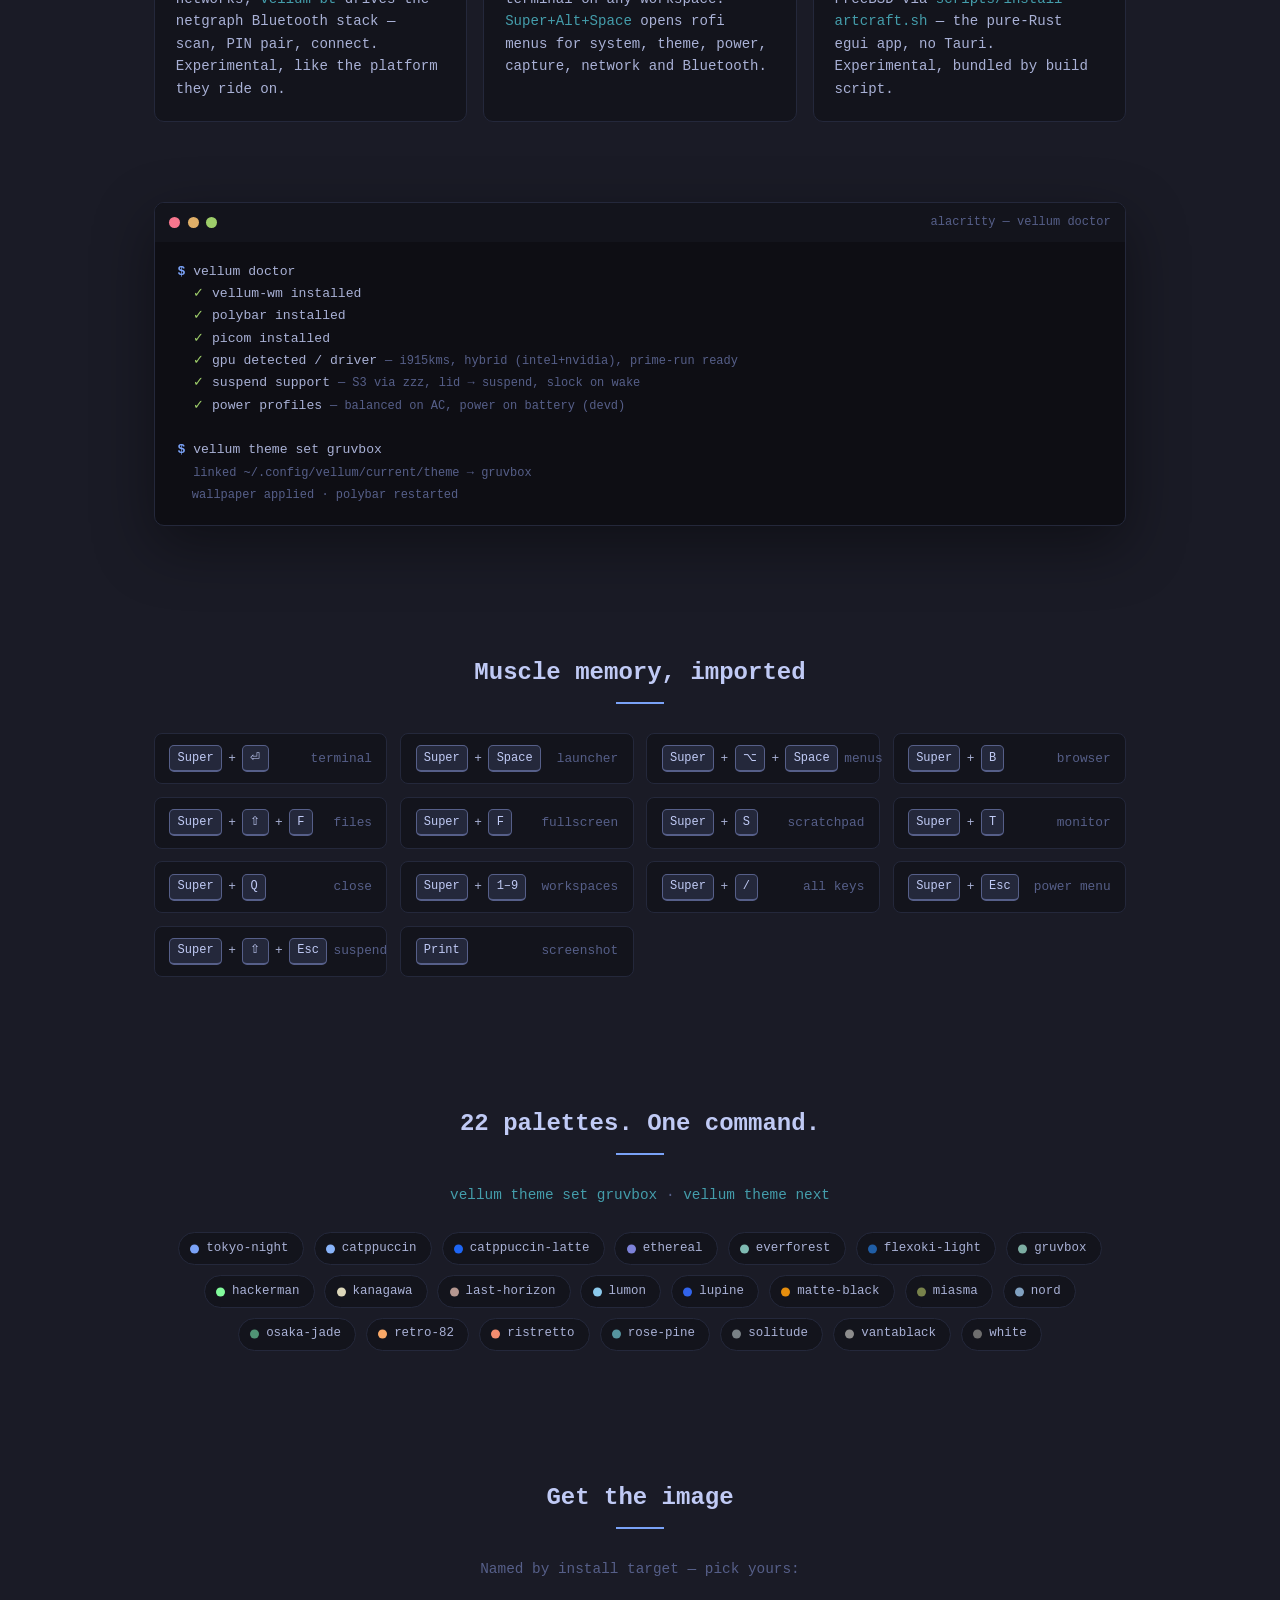
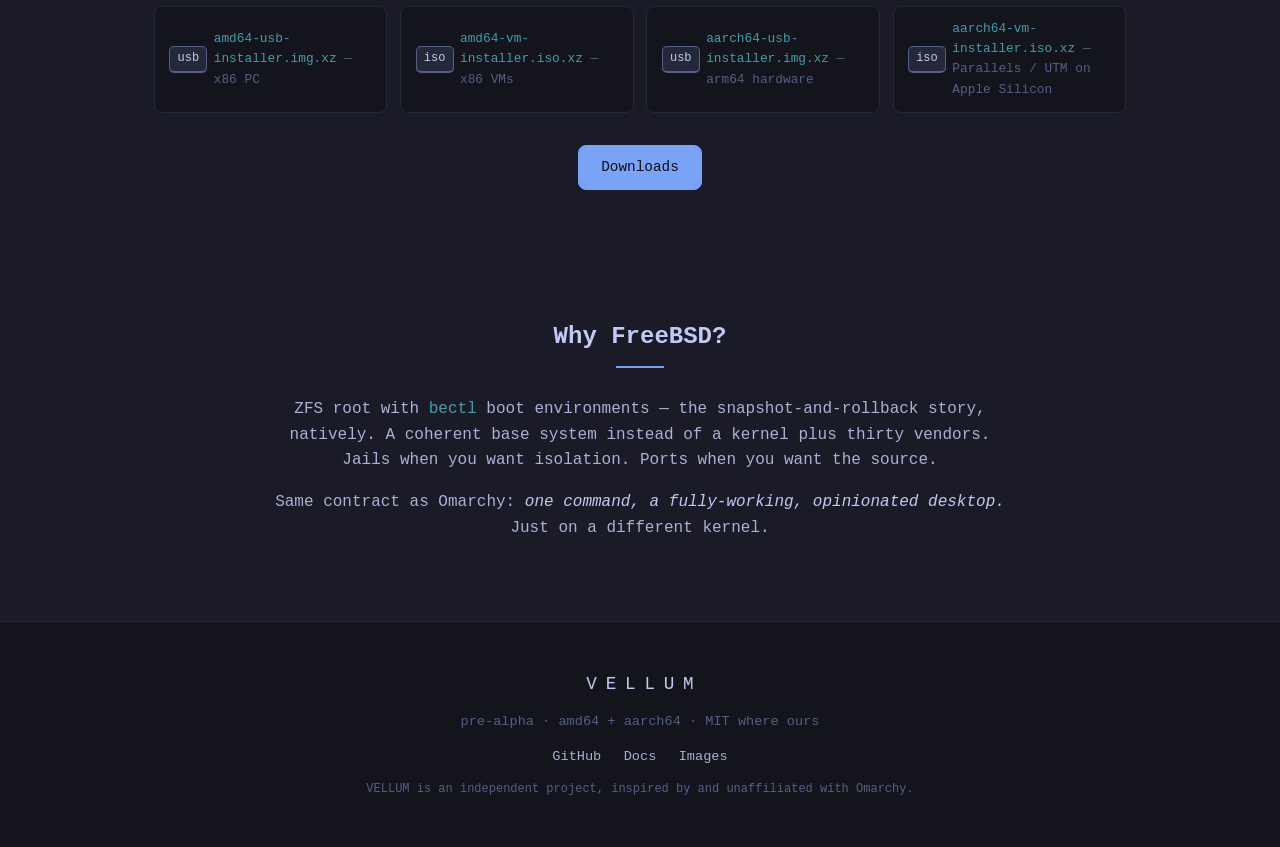
==== commit 2a0be8a3: "docs: label the amd64 USB artifact 'x86 PC' Generated with [Devin](https://devin.ai)  Co-Authored-By" ====
--- a/site/index.html
+++ b/site/index.html
@@ -137,7 +137,7 @@
   <h2>Get the image</h2>
   <p class="center-dim">Named by install target — pick yours:</p>
   <div class="keys">
-    <div><kbd>usb</kbd><span><code>amd64-usb-installer.img.xz</code> — PC / ThinkPad / Intel Mac</span></div>
+    <div><kbd>usb</kbd><span><code>amd64-usb-installer.img.xz</code> — x86 PC</span></div>
     <div><kbd>iso</kbd><span><code>amd64-vm-installer.iso.xz</code> — x86 VMs</span></div>
     <div><kbd>usb</kbd><span><code>aarch64-usb-installer.img.xz</code> — arm64 hardware</span></div>
     <div><kbd>iso</kbd><span><code>aarch64-vm-installer.iso.xz</code> — Parallels / UTM on Apple Silicon</span></div>
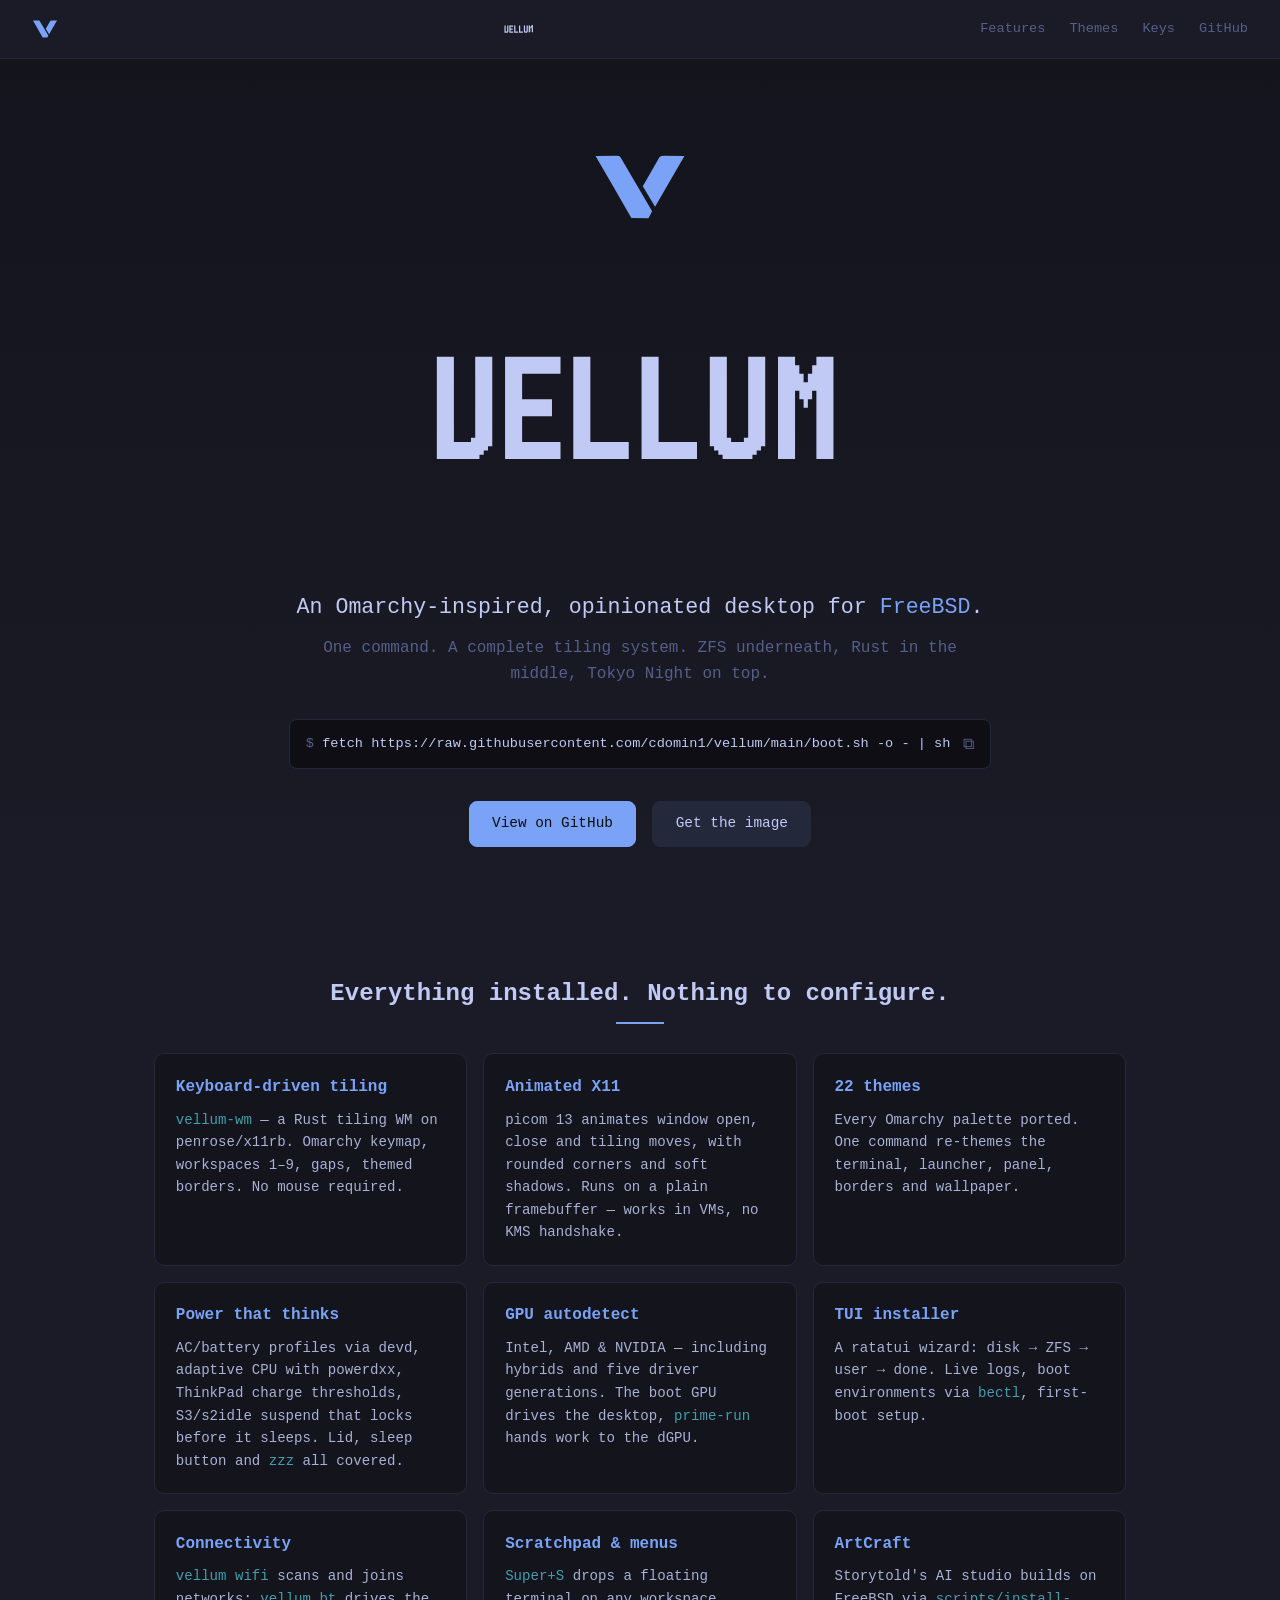
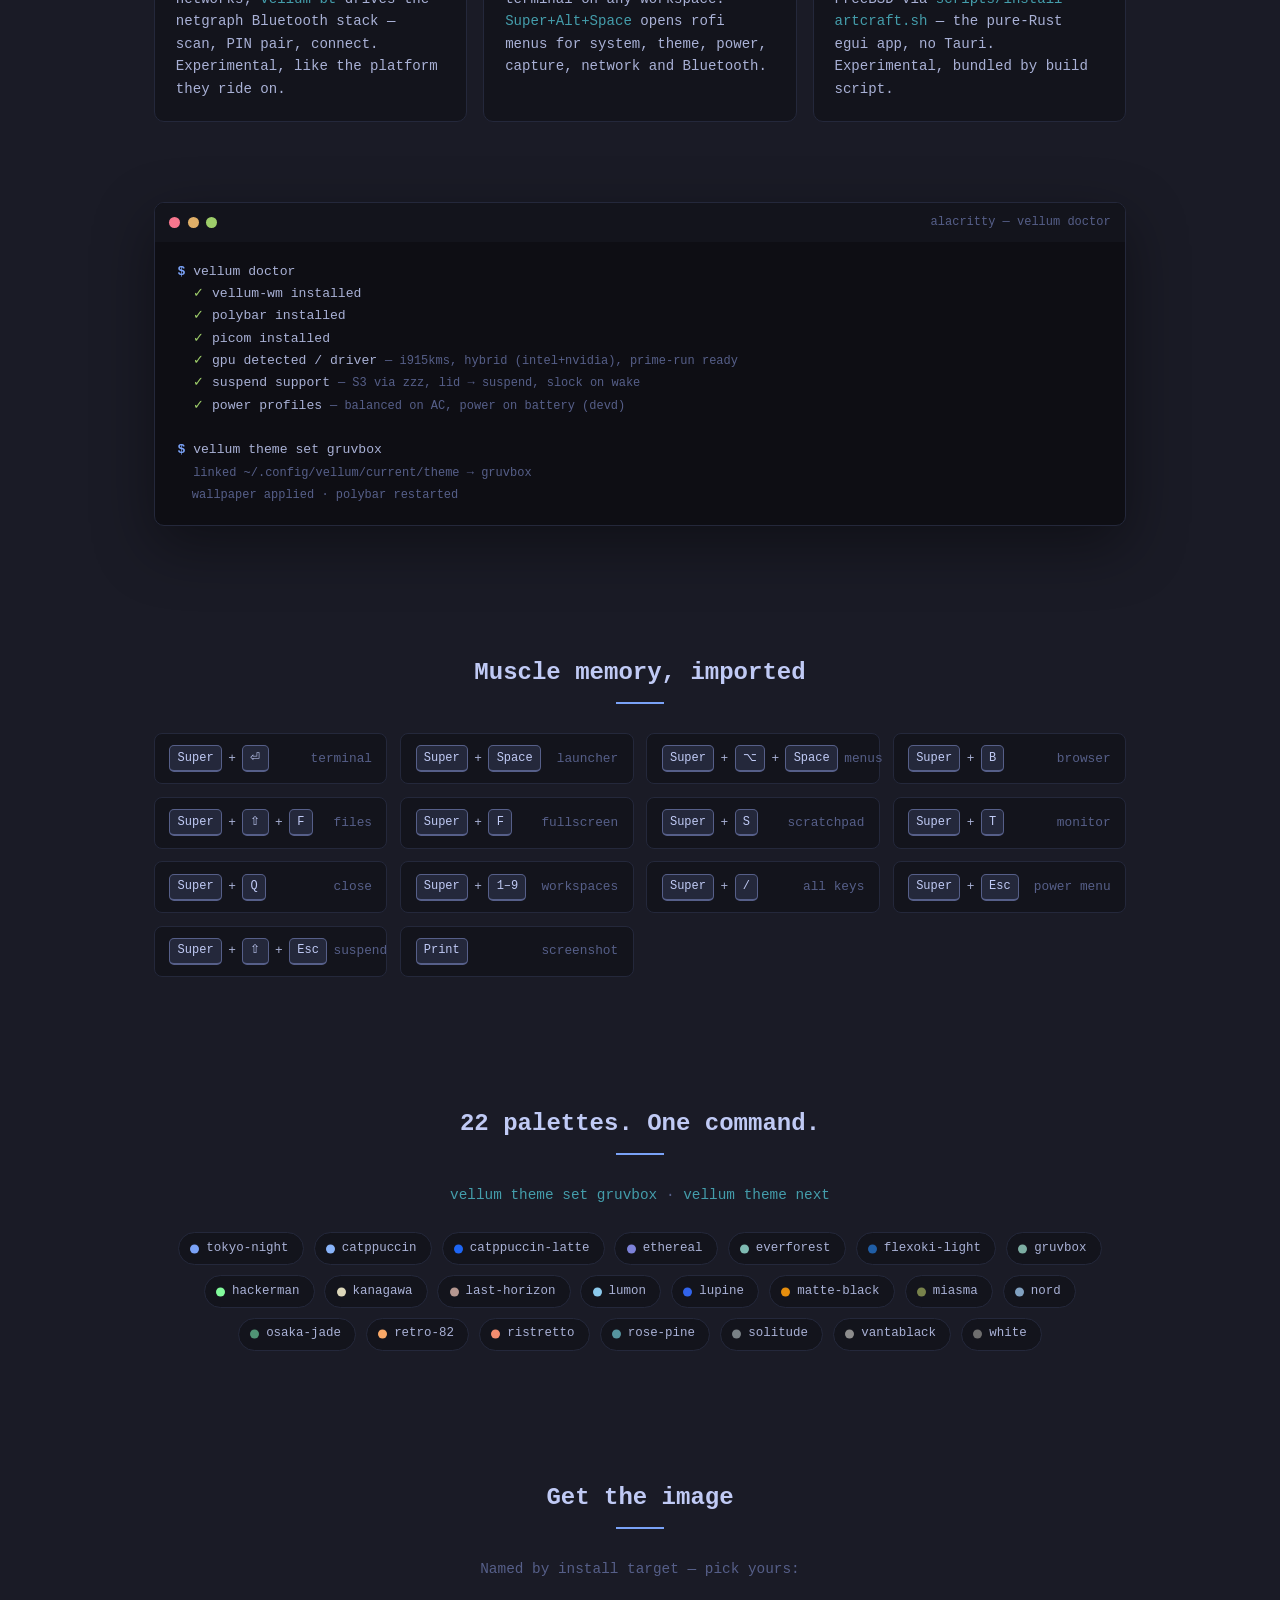
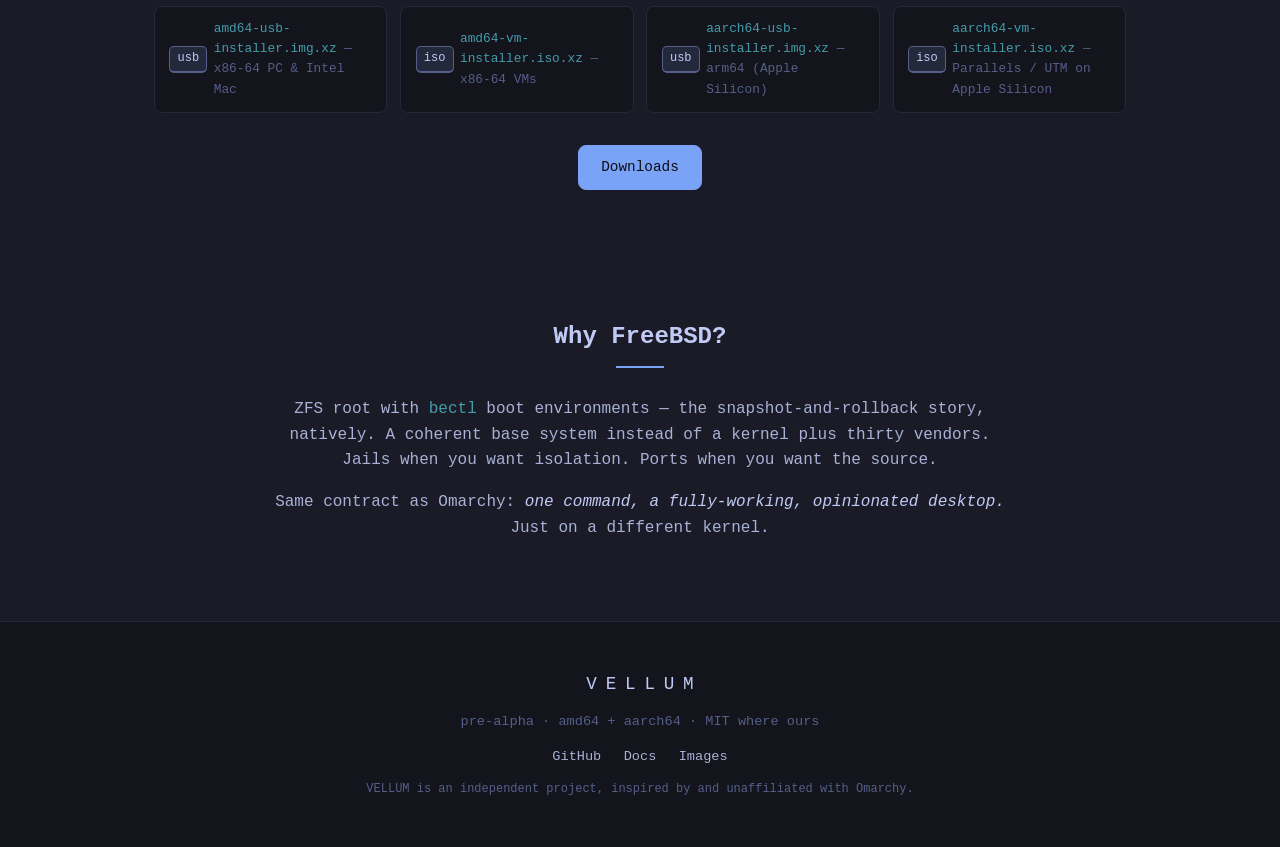
==== commit c60d99f8: "docs: platform labels — x86-64 PC & Intel Mac / arm64 (Apple Silicon) Generated with [Devin](https:/" ====
--- a/site/index.html
+++ b/site/index.html
@@ -137,9 +137,9 @@
   <h2>Get the image</h2>
   <p class="center-dim">Named by install target — pick yours:</p>
   <div class="keys">
-    <div><kbd>usb</kbd><span><code>amd64-usb-installer.img.xz</code> — x86 PC</span></div>
-    <div><kbd>iso</kbd><span><code>amd64-vm-installer.iso.xz</code> — x86 VMs</span></div>
-    <div><kbd>usb</kbd><span><code>aarch64-usb-installer.img.xz</code> — arm64 hardware</span></div>
+    <div><kbd>usb</kbd><span><code>amd64-usb-installer.img.xz</code> — x86-64 PC &amp; Intel Mac</span></div>
+    <div><kbd>iso</kbd><span><code>amd64-vm-installer.iso.xz</code> — x86-64 VMs</span></div>
+    <div><kbd>usb</kbd><span><code>aarch64-usb-installer.img.xz</code> — arm64 (Apple Silicon)</span></div>
     <div><kbd>iso</kbd><span><code>aarch64-vm-installer.iso.xz</code> — Parallels / UTM on Apple Silicon</span></div>
   </div>
   <div class="cta">
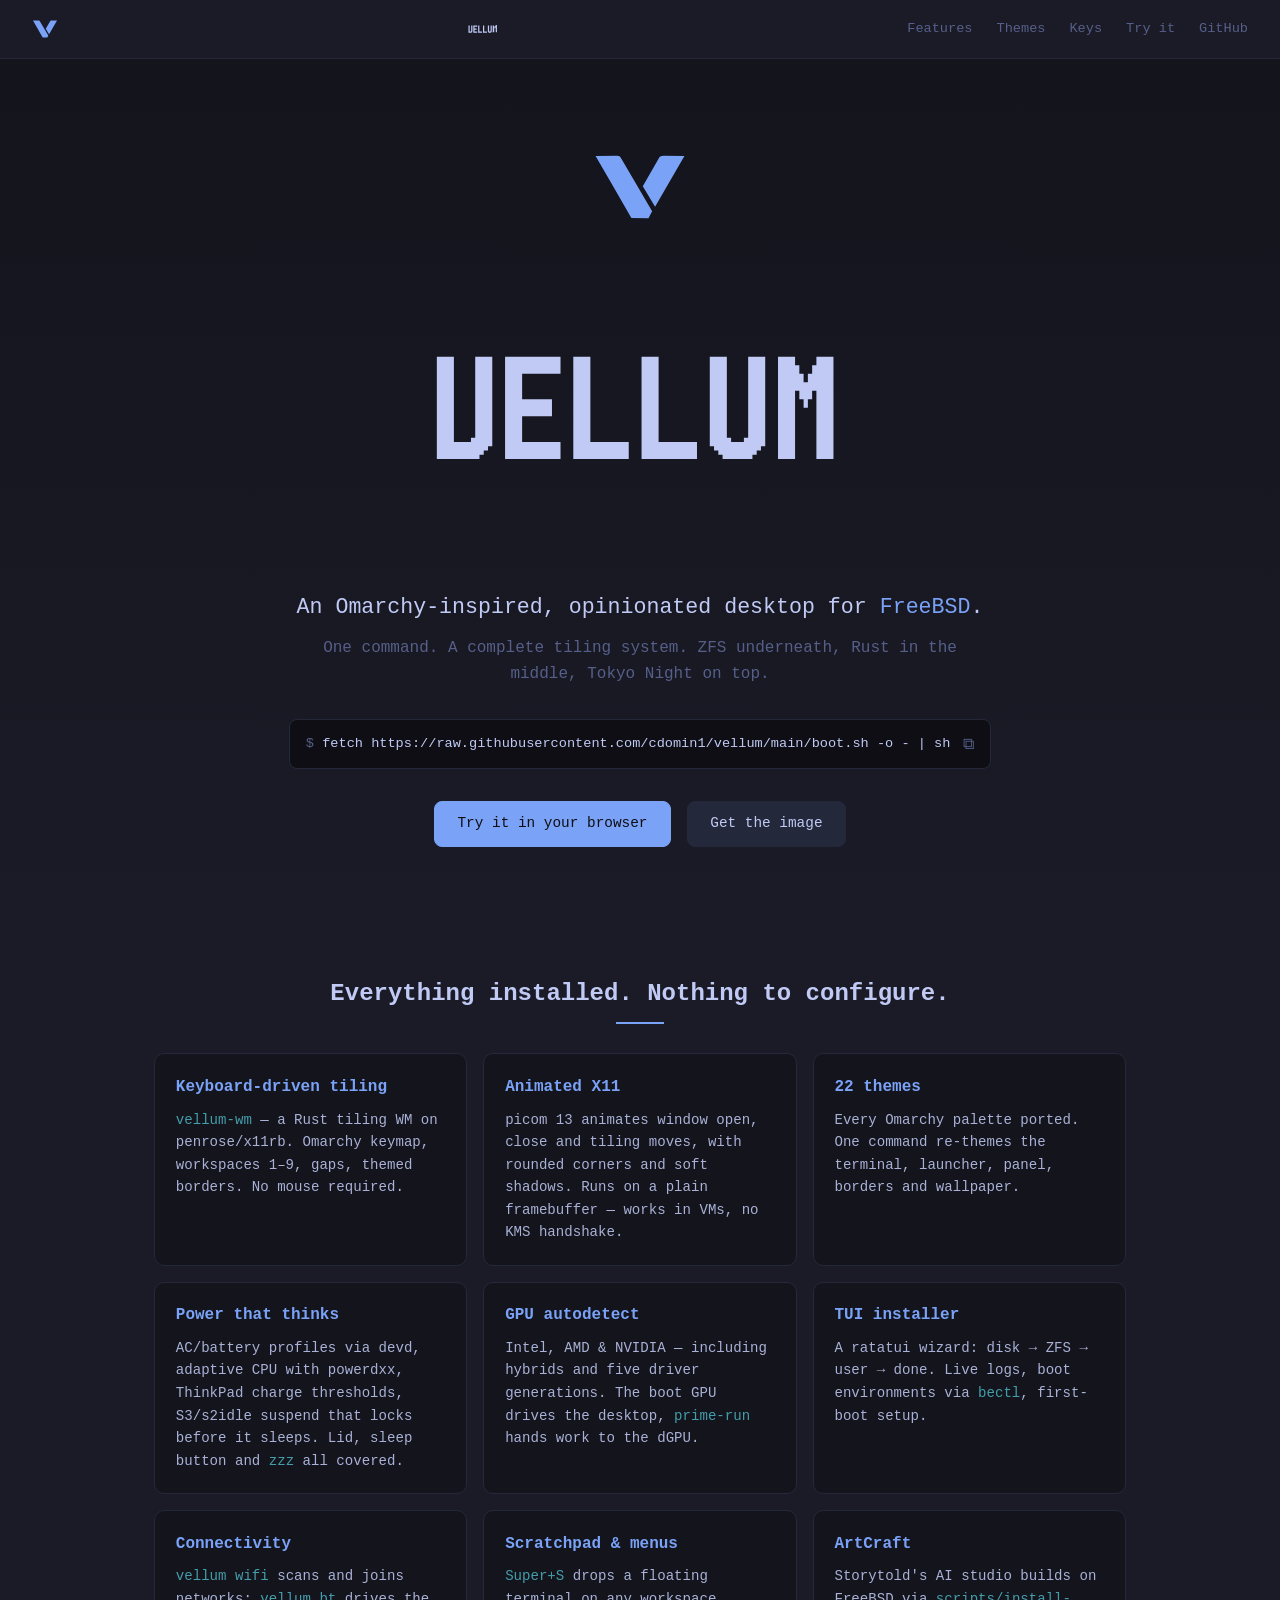
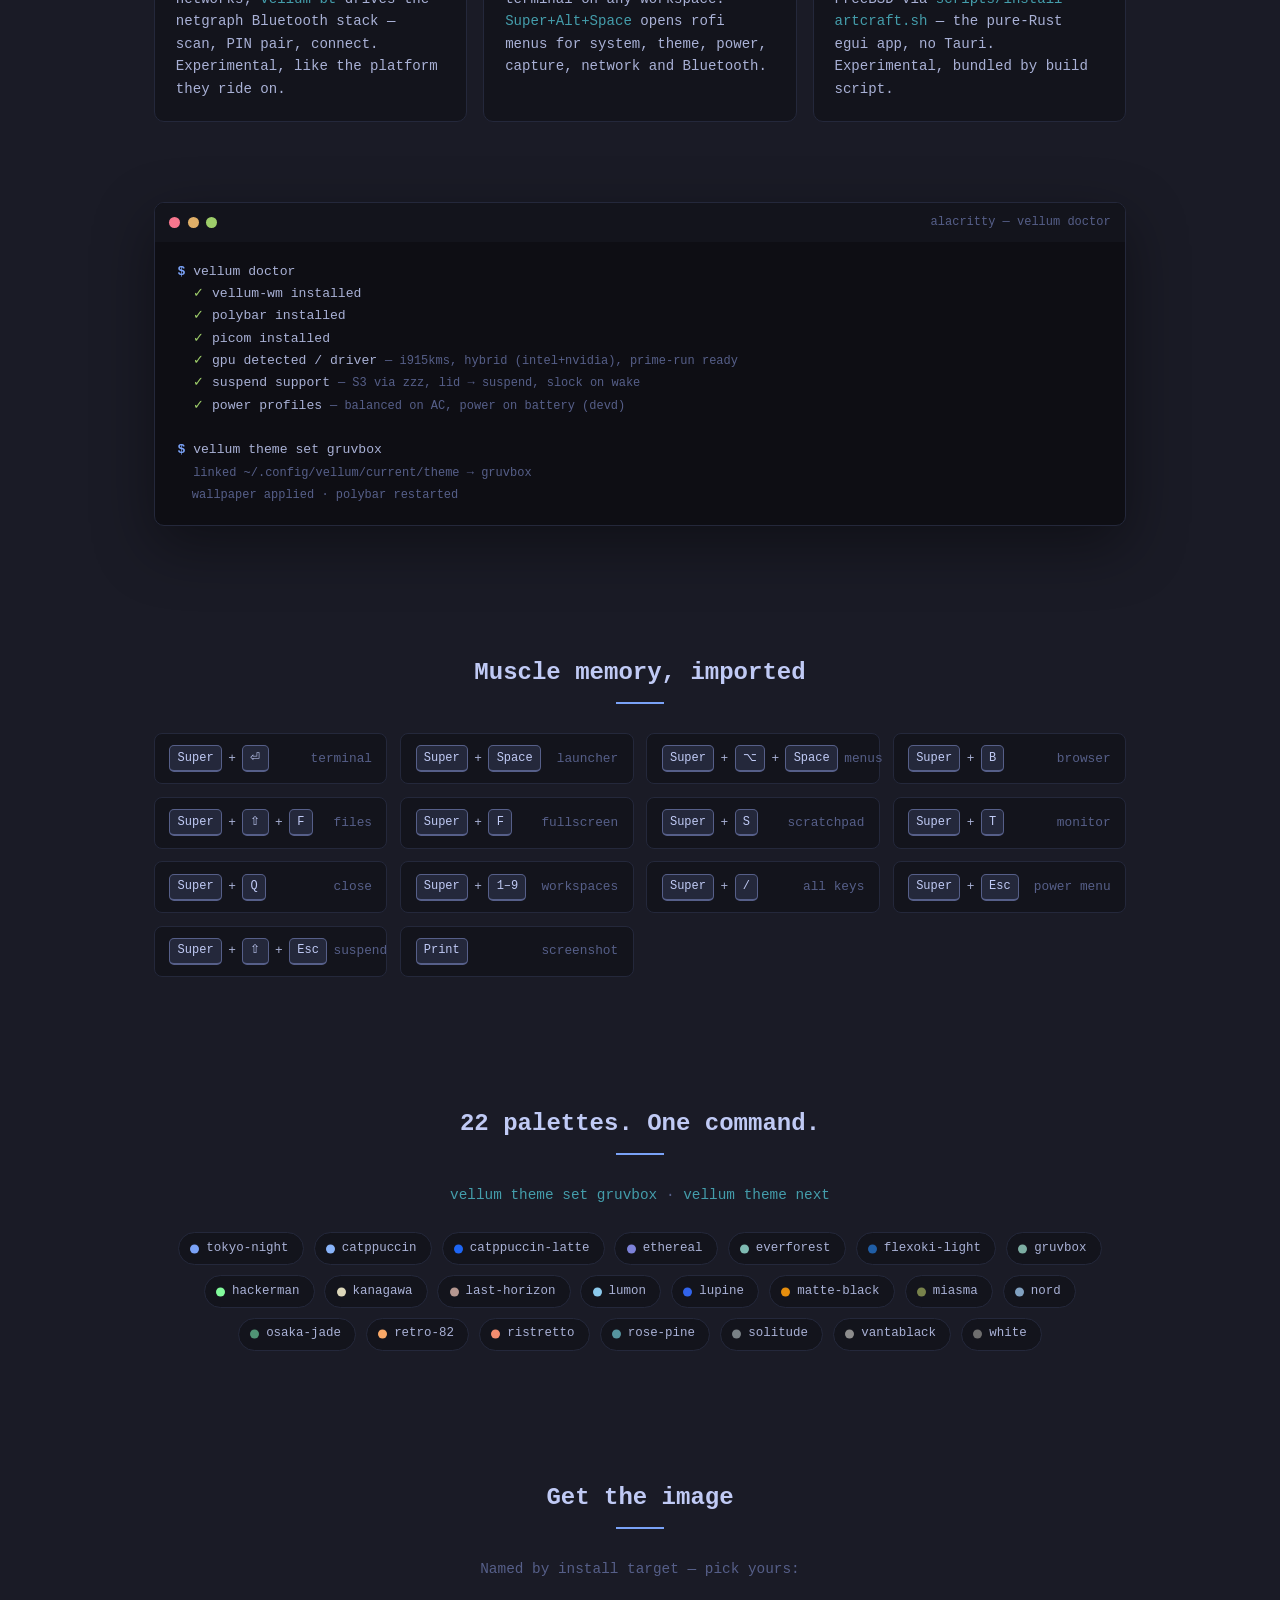
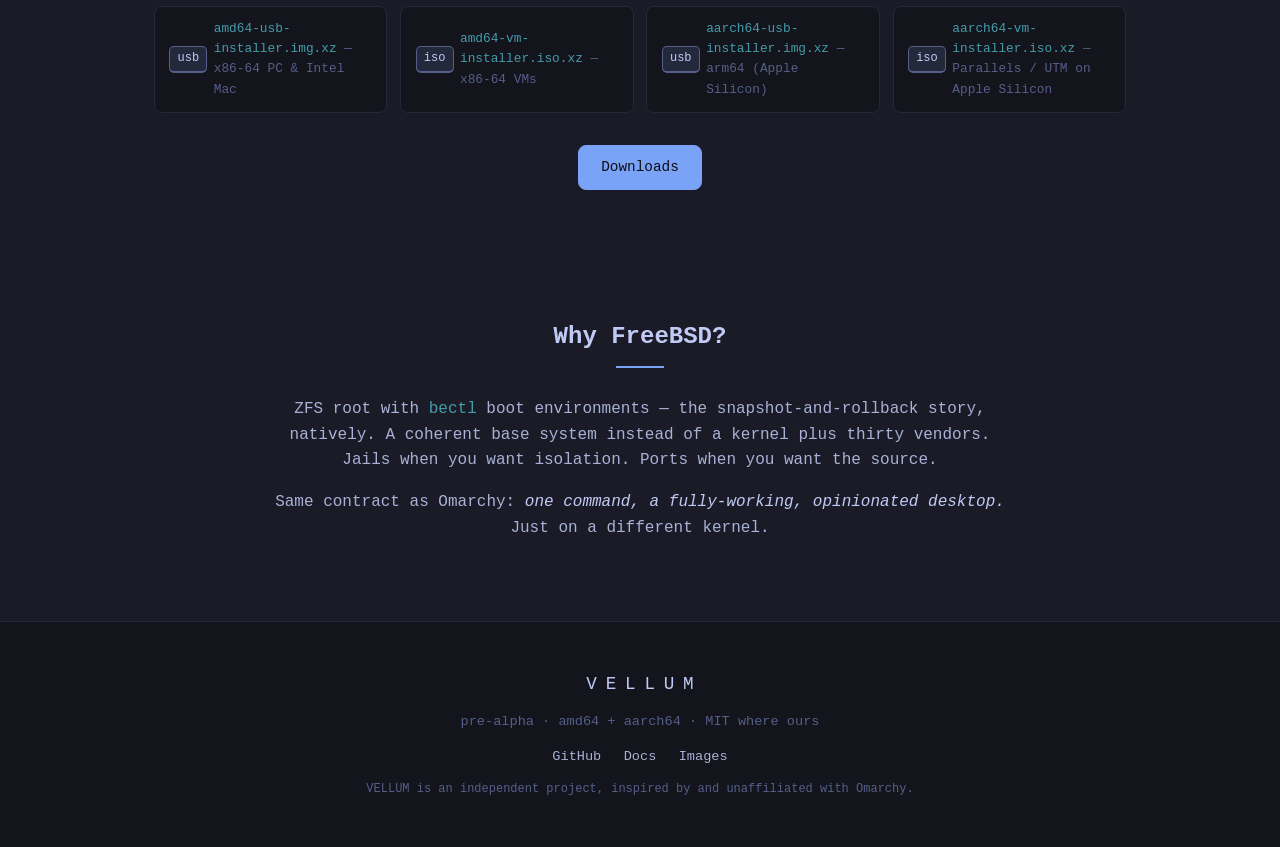
==== commit 28c0704f: "demo: distrosea-style 'try in your browser' plumbing site/try.html embeds a noVNC iframe (view-only " ====
--- a/site/index.html
+++ b/site/index.html
@@ -24,6 +24,7 @@
     <a href="#features">Features</a>
     <a href="#themes">Themes</a>
     <a href="#keys">Keys</a>
+    <a href="try.html">Try it</a>
     <a href="https://github.com/cdomin1/vellum">GitHub</a>
   </div>
 </nav>
@@ -47,7 +48,7 @@
   </div>
 
   <div class="cta">
-    <a class="btn primary" href="https://github.com/cdomin1/vellum">View on GitHub</a>
+    <a class="btn primary" href="try.html">Try it in your browser</a>
     <a class="btn" href="https://github.com/cdomin1/vellum#quick-start--installer-image-pre-alpha">Get the image</a>
   </div>
 </header>
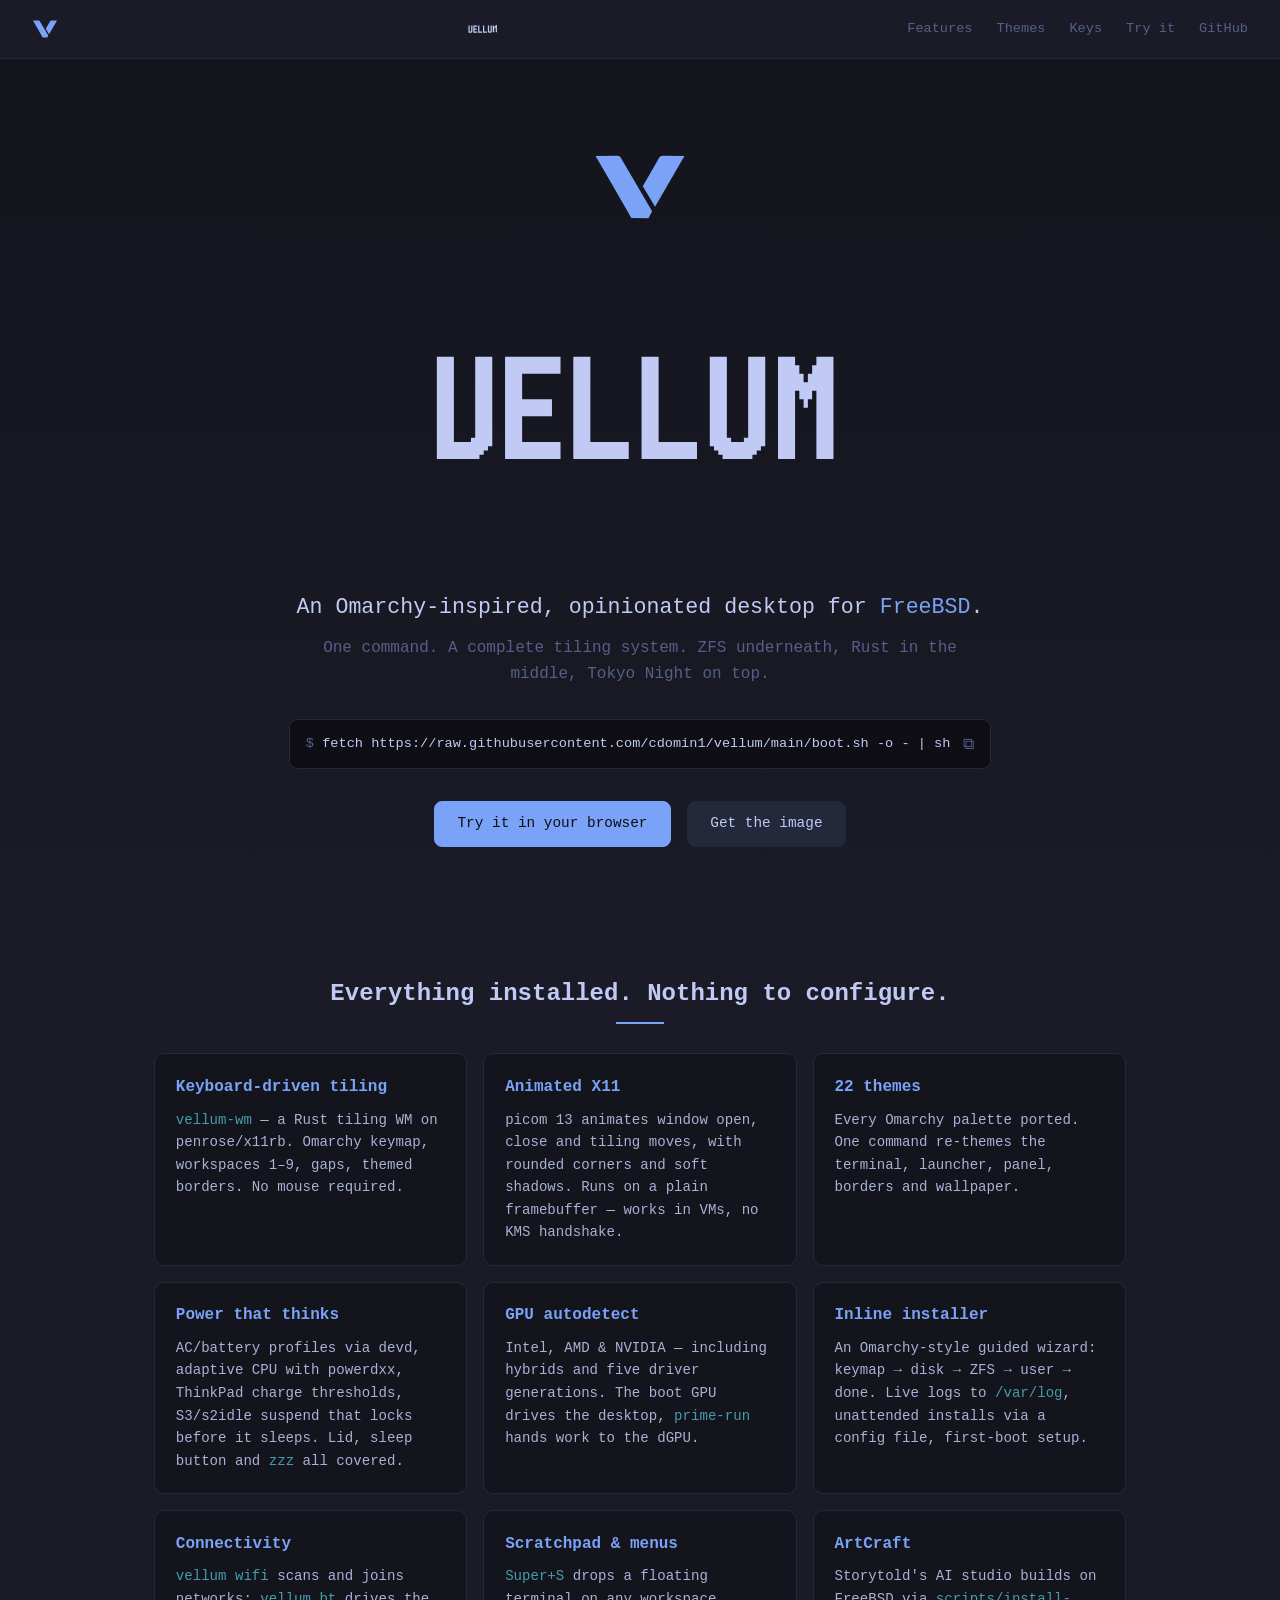
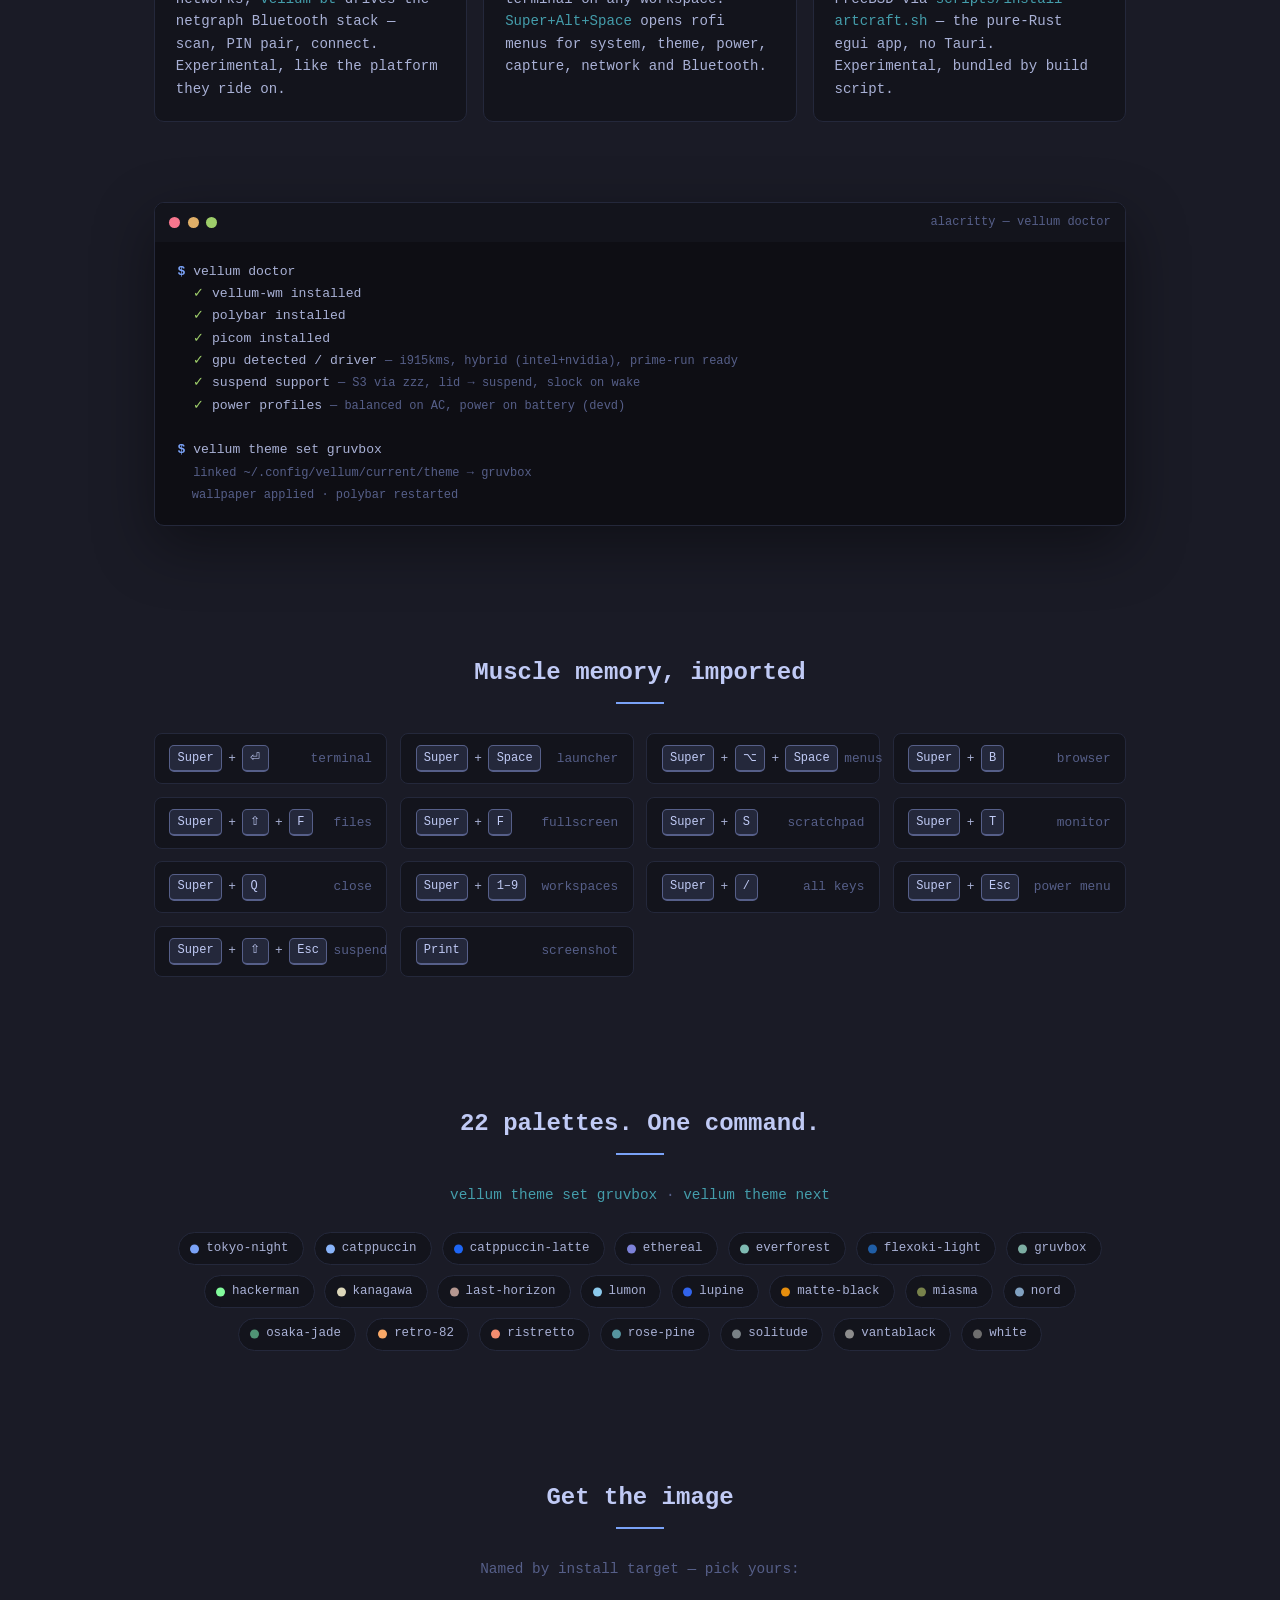
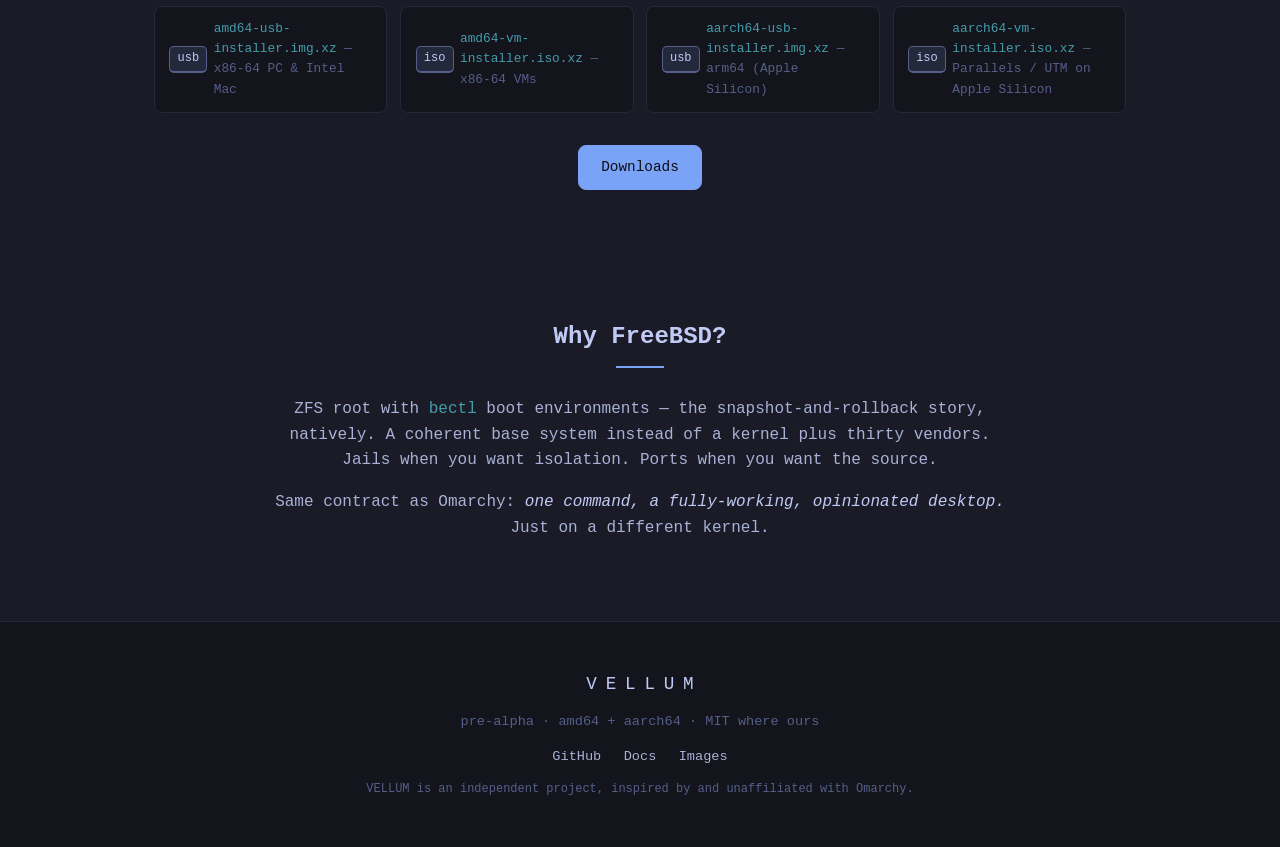
==== commit 2f8d8cda: "install: replace ratatui wizard with Omarchy-style inline gum installer The full-screen TUI fought t" ====
--- a/site/index.html
+++ b/site/index.html
@@ -61,7 +61,7 @@
     <div class="card"><h3>22 themes</h3><p>Every Omarchy palette ported. One command re-themes the terminal, launcher, panel, borders and wallpaper.</p></div>
     <div class="card"><h3>Power that thinks</h3><p>AC/battery profiles via devd, adaptive CPU with powerdxx, ThinkPad charge thresholds, S3/s2idle suspend that locks before it sleeps. Lid, sleep button and <code>zzz</code> all covered.</p></div>
     <div class="card"><h3>GPU autodetect</h3><p>Intel, AMD &amp; NVIDIA — including hybrids and five driver generations. The boot GPU drives the desktop, <code>prime-run</code> hands work to the dGPU.</p></div>
-    <div class="card"><h3>TUI installer</h3><p>A ratatui wizard: disk → ZFS → user → done. Live logs, boot environments via <code>bectl</code>, first-boot setup.</p></div>
+    <div class="card"><h3>Inline installer</h3><p>An Omarchy-style guided wizard: keymap → disk → ZFS → user → done. Live logs to <code>/var/log</code>, unattended installs via a config file, first-boot setup.</p></div>
     <div class="card"><h3>Connectivity</h3><p><code>vellum wifi</code> scans and joins networks; <code>vellum bt</code> drives the netgraph Bluetooth stack — scan, PIN pair, connect. Experimental, like the platform they ride on.</p></div>
     <div class="card"><h3>Scratchpad &amp; menus</h3><p><code>Super+S</code> drops a floating terminal on any workspace. <code>Super+Alt+Space</code> opens rofi menus for system, theme, power, capture, network and Bluetooth.</p></div>
     <div class="card"><h3>ArtCraft</h3><p>Storytold's AI studio builds on FreeBSD via <code>scripts/install-artcraft.sh</code> — the pure-Rust egui app, no Tauri. Experimental, bundled by build script.</p></div>
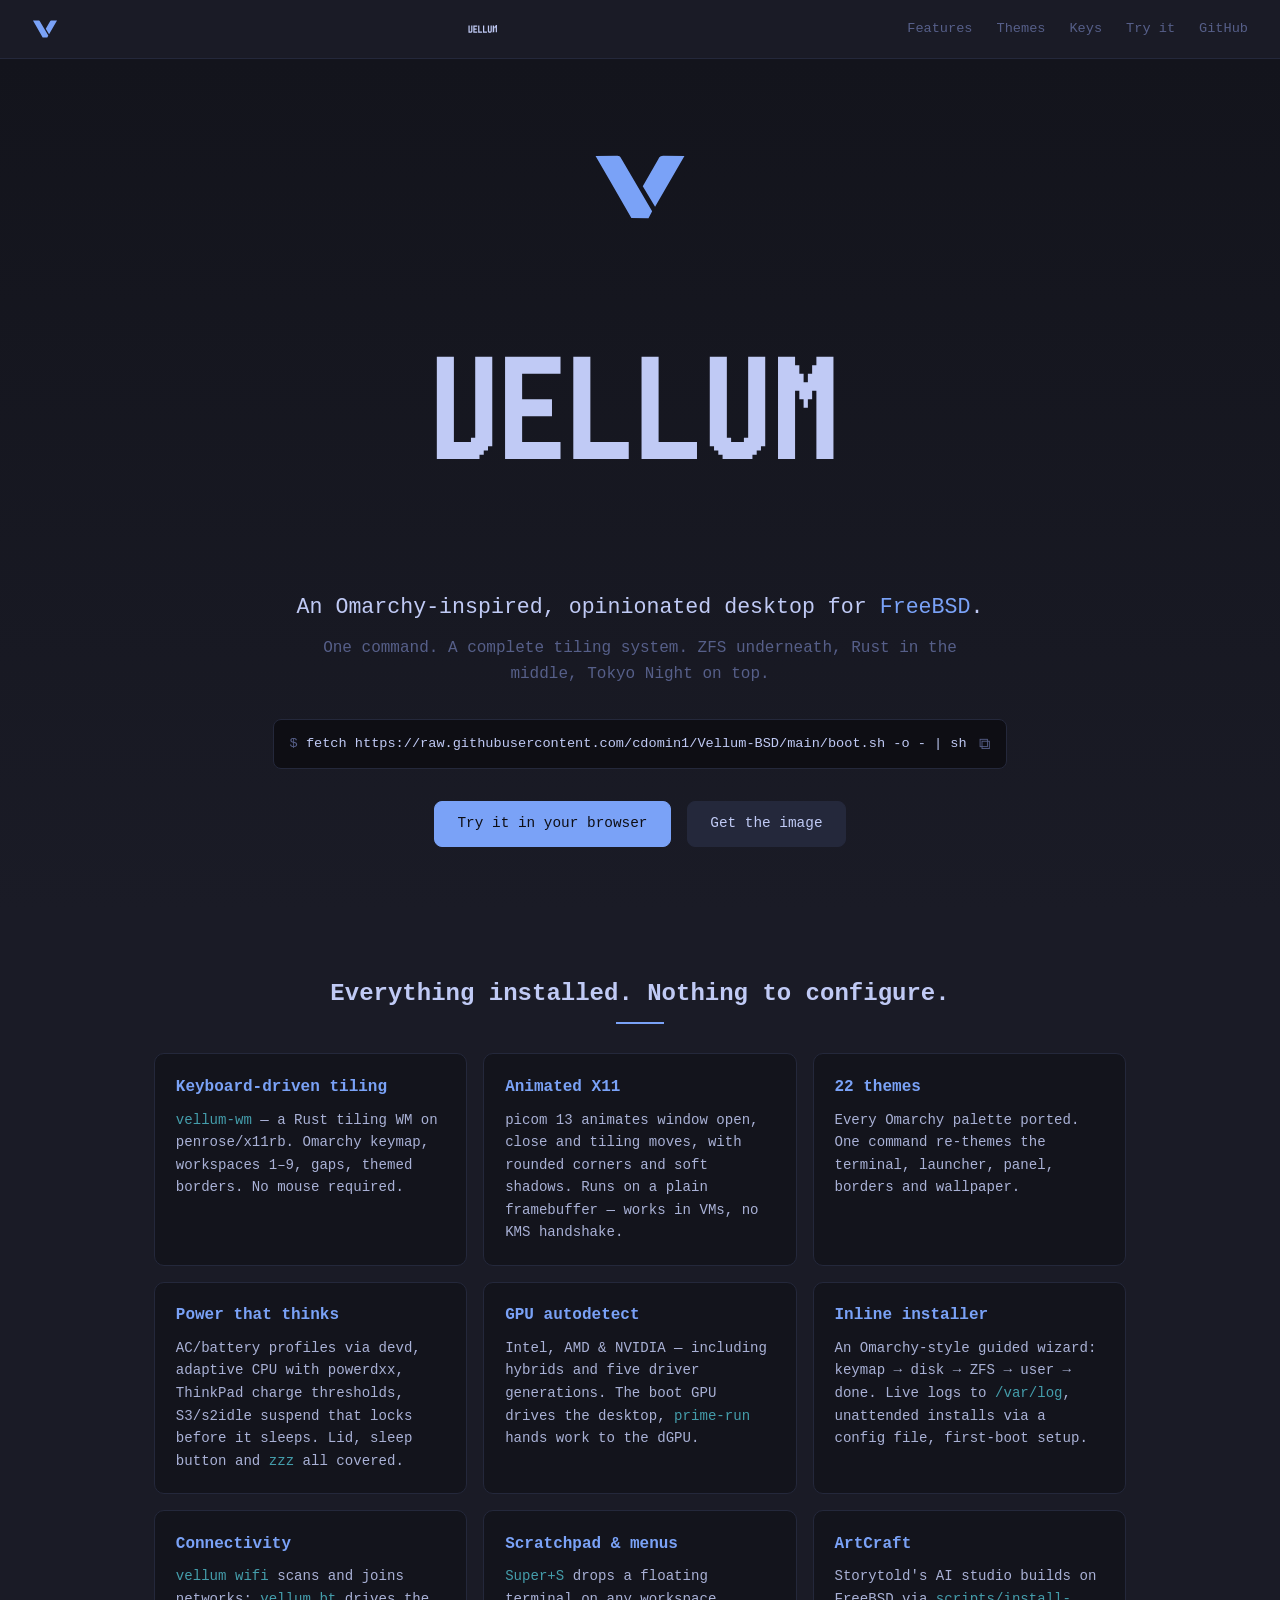
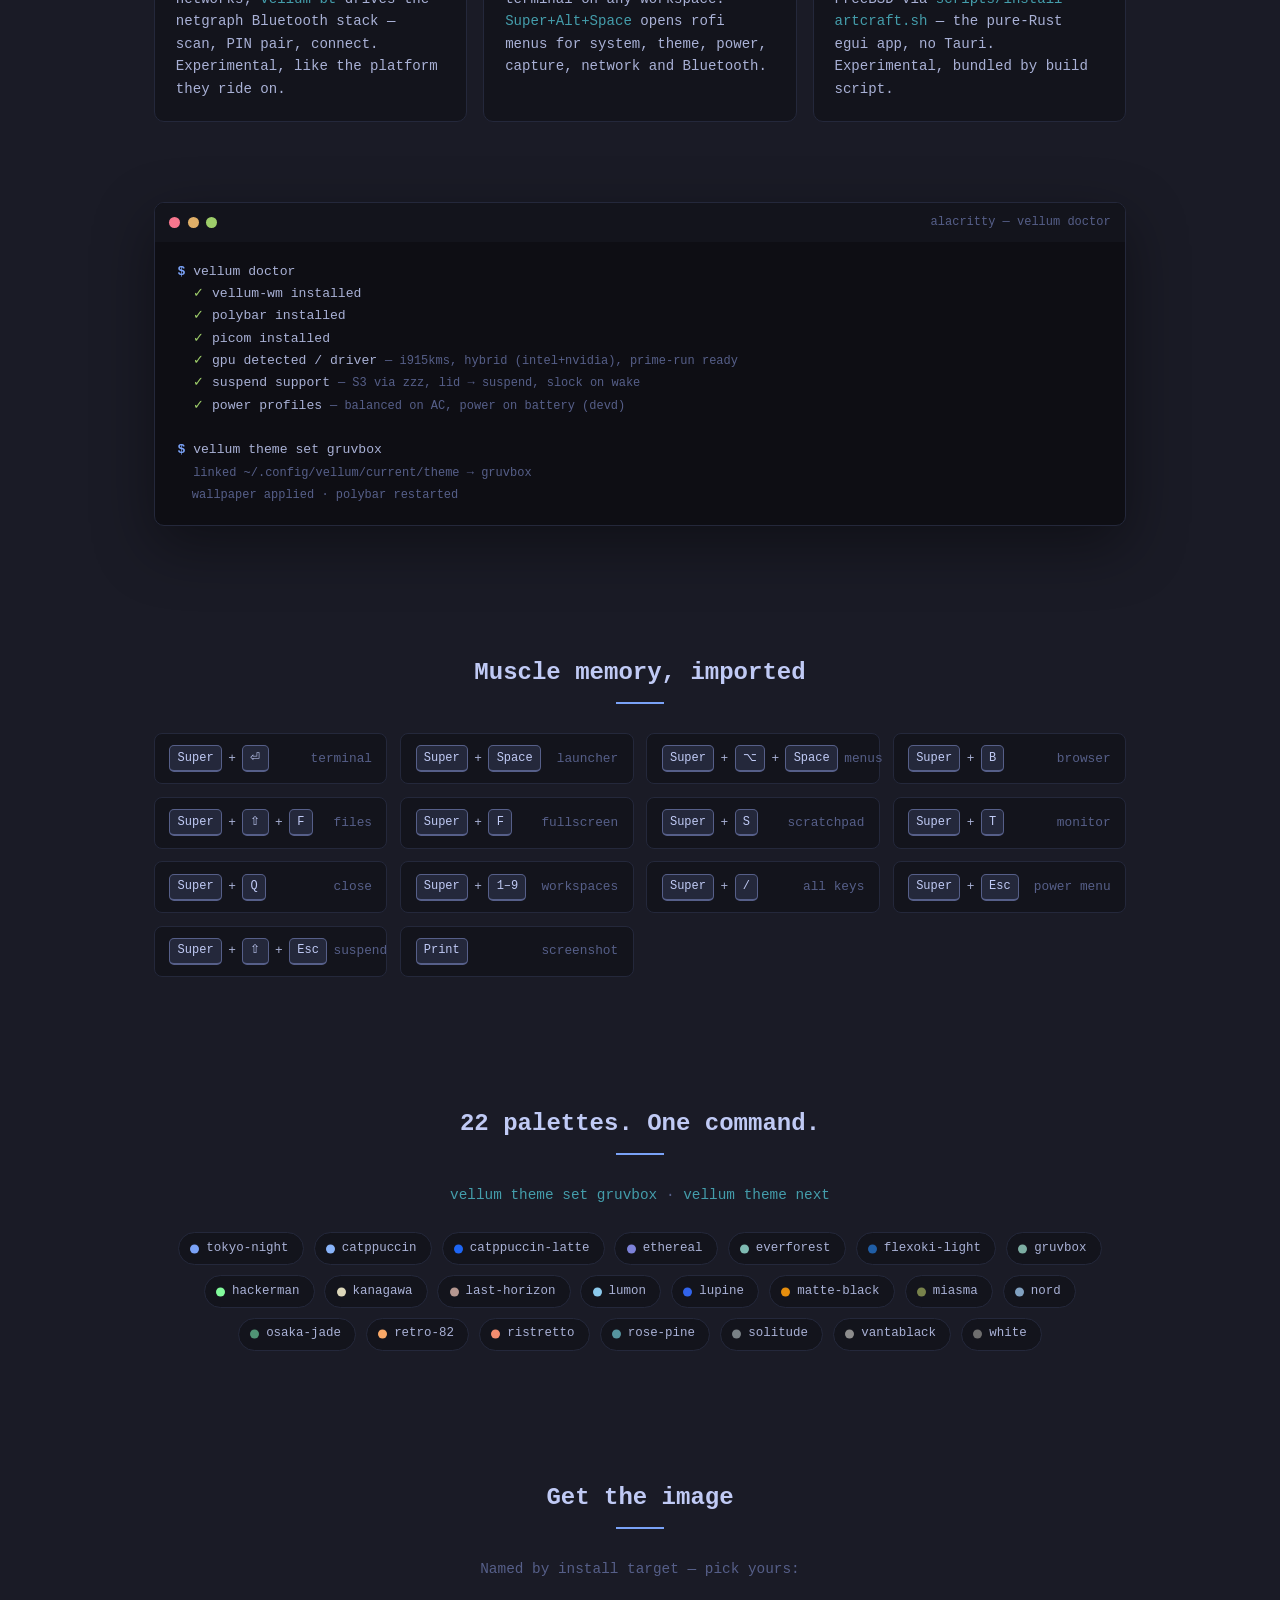
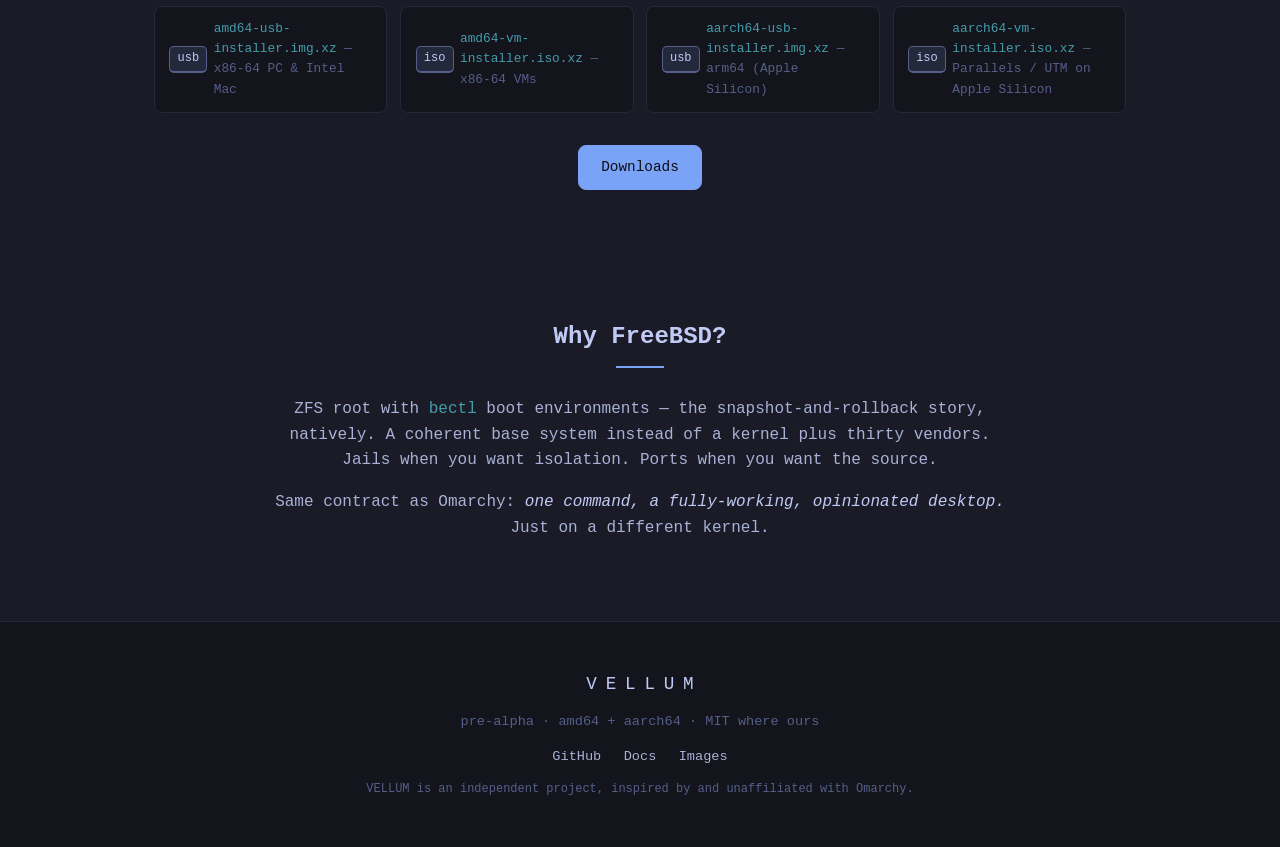
==== commit 174afa10: "rename repo to Vellum-BSD; update all URL references Generated with [Devin](https://devin.ai)  Co-Au" ====
--- a/site/index.html
+++ b/site/index.html
@@ -25,7 +25,7 @@
     <a href="#themes">Themes</a>
     <a href="#keys">Keys</a>
     <a href="try.html">Try it</a>
-    <a href="https://github.com/cdomin1/vellum">GitHub</a>
+    <a href="https://github.com/cdomin1/Vellum-BSD">GitHub</a>
   </div>
 </nav>
 
@@ -43,13 +43,13 @@
   <p class="sub">One command. A complete tiling system. ZFS underneath, Rust in the middle, Tokyo Night on top.</p>
 
   <div class="install">
-    <code>fetch https://raw.githubusercontent.com/cdomin1/vellum/main/boot.sh -o - | sh</code>
+    <code>fetch https://raw.githubusercontent.com/cdomin1/Vellum-BSD/main/boot.sh -o - | sh</code>
     <button class="copy" onclick="copyInstall(this)" title="Copy">⧉</button>
   </div>
 
   <div class="cta">
     <a class="btn primary" href="try.html">Try it in your browser</a>
-    <a class="btn" href="https://github.com/cdomin1/vellum#quick-start--installer-image-pre-alpha">Get the image</a>
+    <a class="btn" href="https://github.com/cdomin1/Vellum-BSD#quick-start--installer-image-pre-alpha">Get the image</a>
   </div>
 </header>
 
@@ -144,7 +144,7 @@
     <div><kbd>iso</kbd><span><code>aarch64-vm-installer.iso.xz</code> — Parallels / UTM on Apple Silicon</span></div>
   </div>
   <div class="cta">
-    <a class="btn primary" href="https://github.com/cdomin1/vellum/releases">Downloads</a>
+    <a class="btn primary" href="https://github.com/cdomin1/Vellum-BSD/releases">Downloads</a>
   </div>
 </section>
 
@@ -158,16 +158,16 @@
   <div class="foot-logo">VELLUM</div>
   <p>pre-alpha · amd64 + aarch64 · MIT where ours</p>
   <div class="foot-links">
-    <a href="https://github.com/cdomin1/vellum">GitHub</a>
-    <a href="https://github.com/cdomin1/vellum/tree/main/docs">Docs</a>
-    <a href="https://github.com/cdomin1/vellum/releases">Images</a>
+    <a href="https://github.com/cdomin1/Vellum-BSD">GitHub</a>
+    <a href="https://github.com/cdomin1/Vellum-BSD/tree/main/docs">Docs</a>
+    <a href="https://github.com/cdomin1/Vellum-BSD/releases">Images</a>
   </div>
   <p class="dim">VELLUM is an independent project, inspired by and unaffiliated with Omarchy.</p>
 </footer>
 
 <script>
 function copyInstall(btn){
-  navigator.clipboard.writeText('fetch https://raw.githubusercontent.com/cdomin1/vellum/main/boot.sh -o - | sh');
+  navigator.clipboard.writeText('fetch https://raw.githubusercontent.com/cdomin1/Vellum-BSD/main/boot.sh -o - | sh');
   btn.textContent='✓'; setTimeout(()=>btn.textContent='⧉',1500);
 }
 </script>
